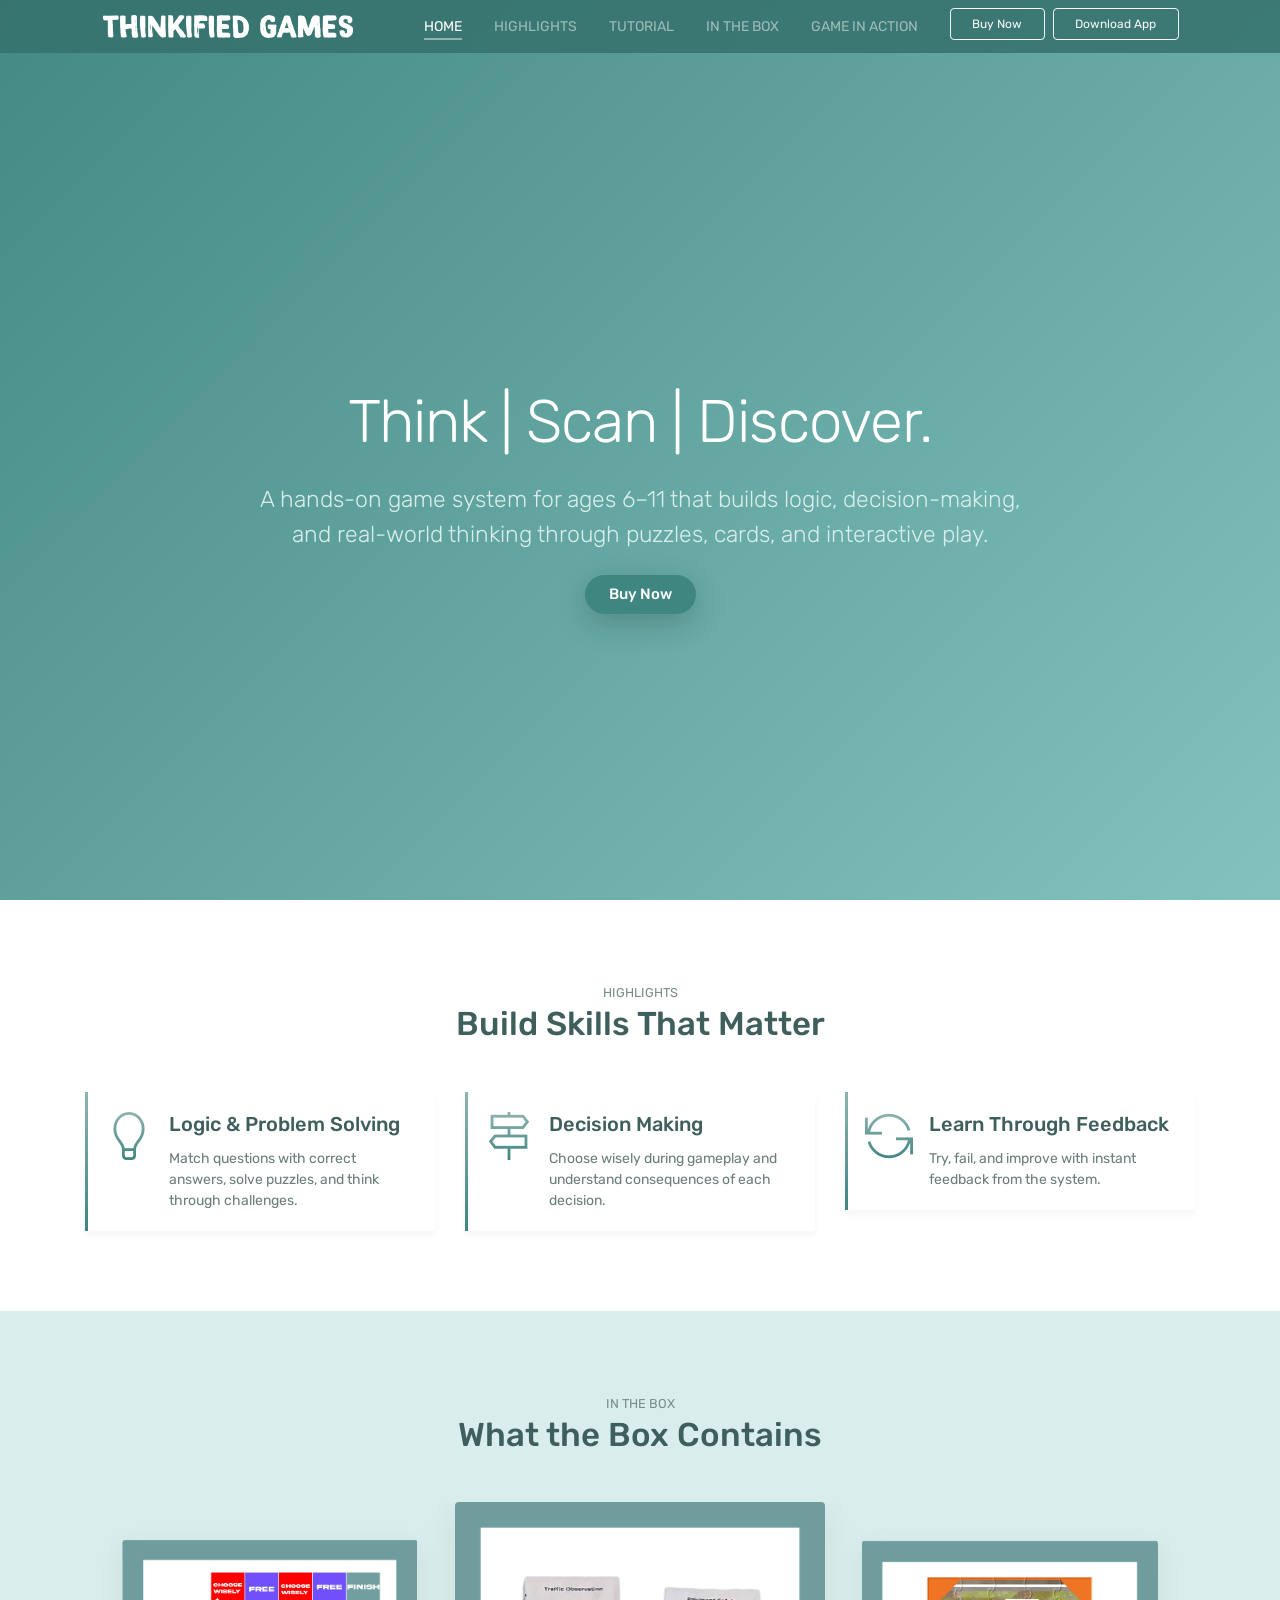
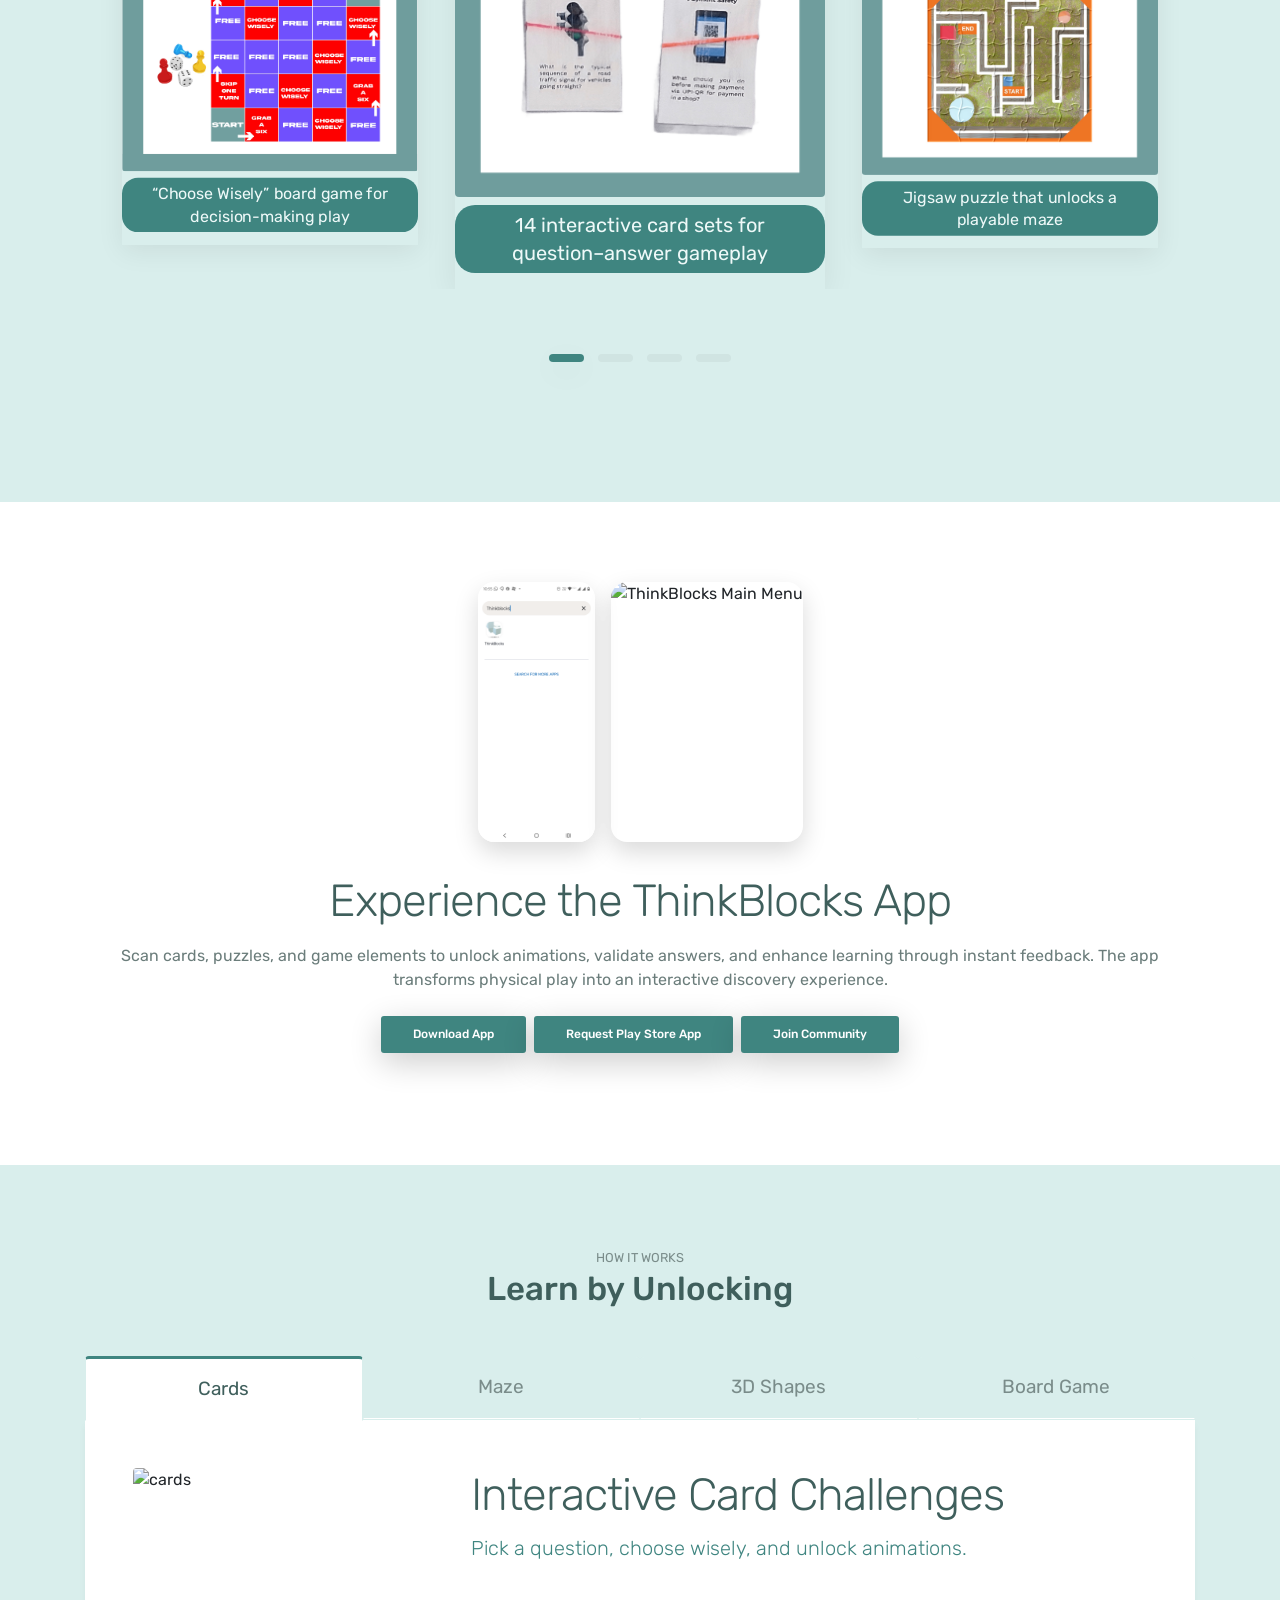
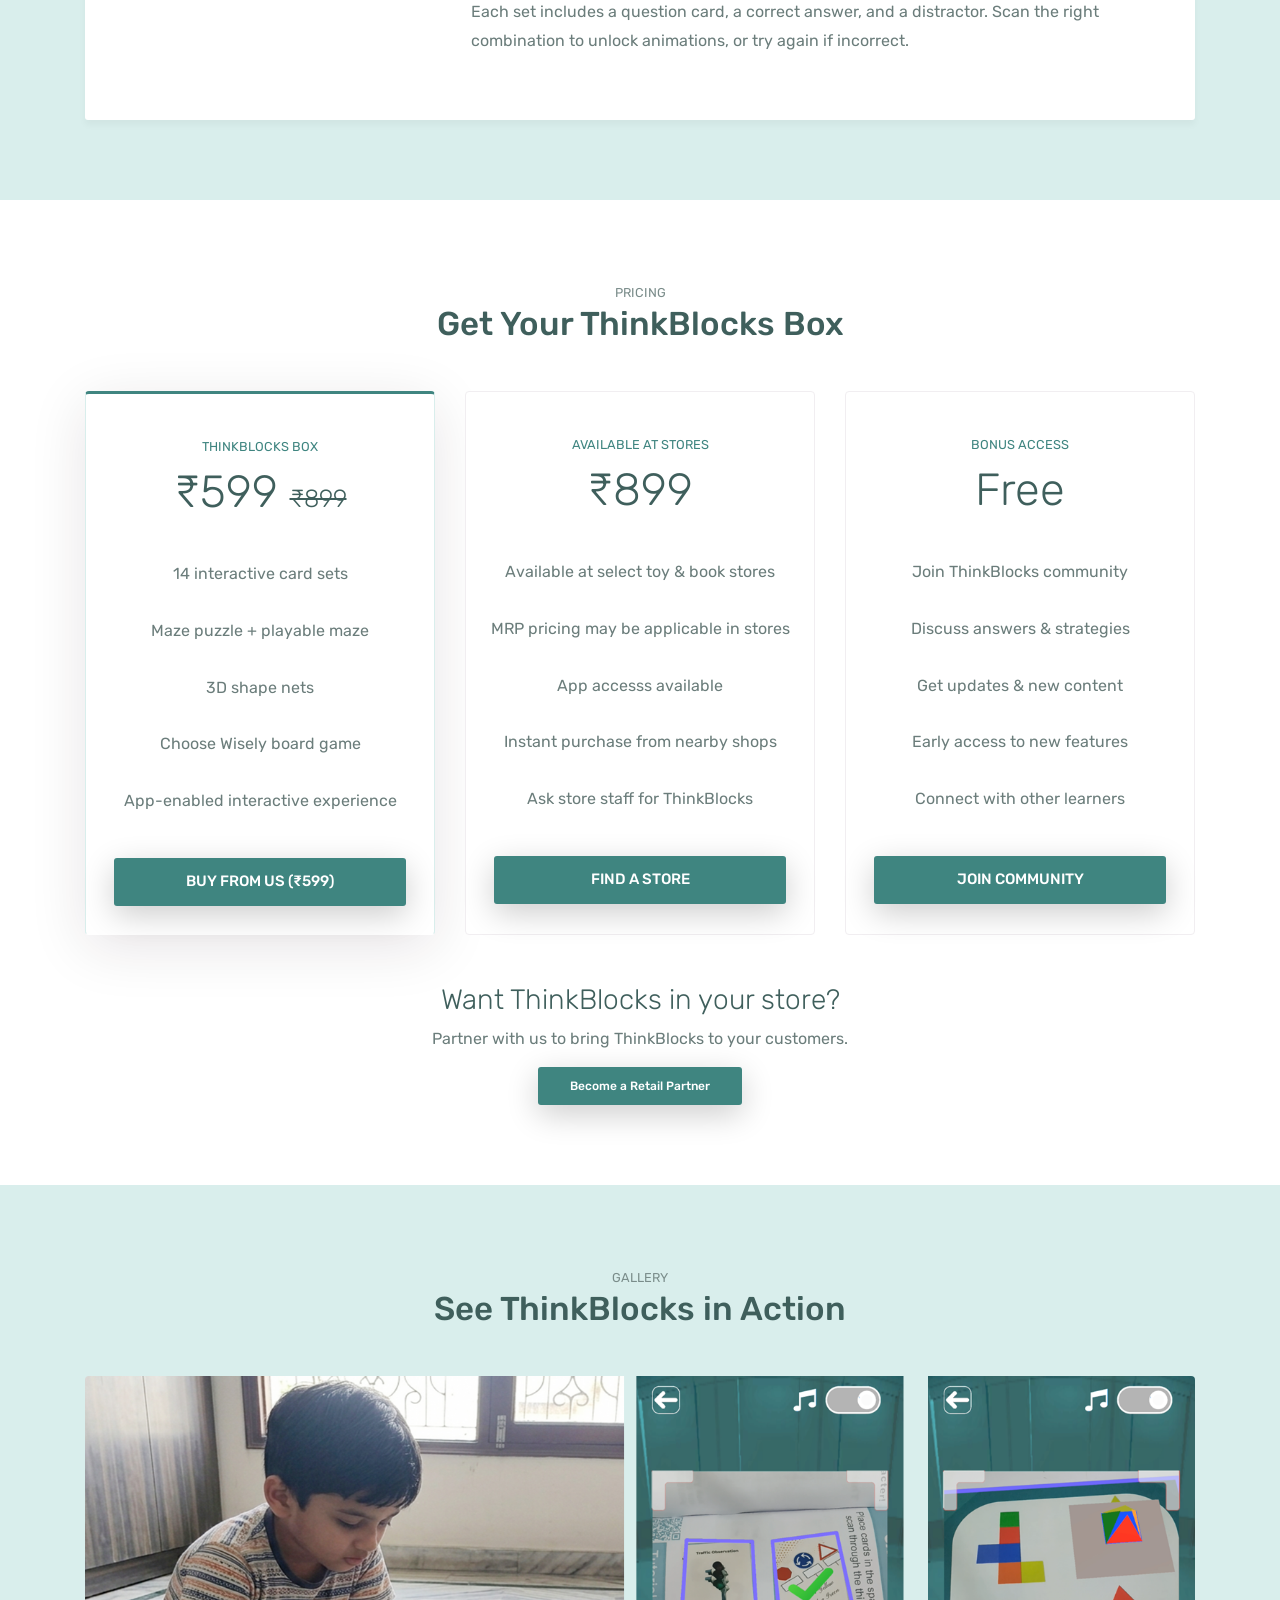
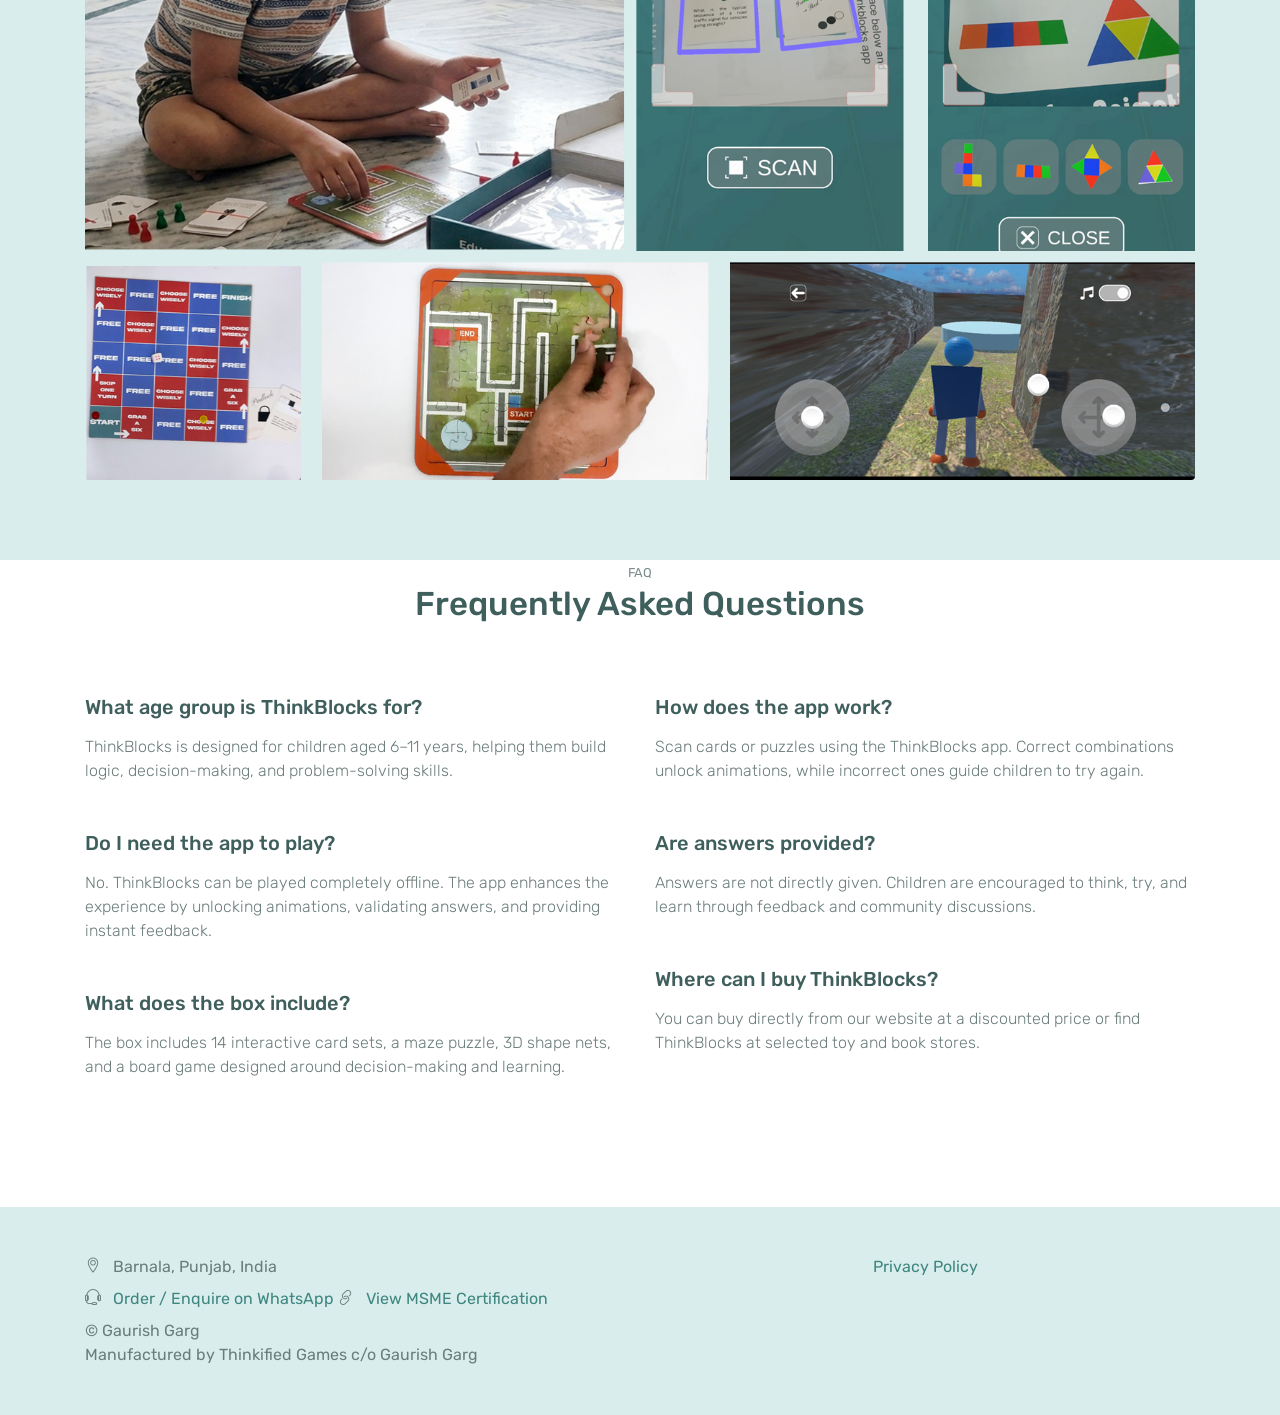
==== index.html @ 923bfe8e "Clean commit (removed APK)" ====
<!doctype html>
<html lang="en">

<head>
    <title>ThinkBlocks</title>
    <!-- Required meta tags -->
    <meta charset="utf-8">
    <meta name="viewport" content="width=device-width, initial-scale=1, shrink-to-fit=no">
    <meta name="description" content="Mobland - Mobile App Landing Page Template">
    <meta name="keywords" content="HTML5, bootstrap, mobile, app, landing, ios, android, responsive">

    <!-- Font -->
    <link rel="dns-prefetch" href="//fonts.googleapis.com">
    <link href="https://fonts.googleapis.com/css?family=Rubik:300,400,500" rel="stylesheet">

    <!-- Bootstrap CSS -->
    <link rel="stylesheet" href="css/bootstrap.min.css">
    <!-- Themify Icons -->
    <link rel="stylesheet" href="css/themify-icons.css">
    <!-- Owl carousel -->
    <link rel="stylesheet" href="css/owl.carousel.min.css">
    <!-- Main css -->
    <link href="css/style.css" rel="stylesheet">
</head>

<body data-spy="scroll" data-target="#navbar" data-offset="30">

    <div class="nav-menu fixed-top">
    <div class="container">
        <div class="row">
            <div class="col-md-12">
                <nav class="navbar navbar-dark navbar-expand-lg">
                    
                    <a class="navbar-brand" href="index.html">
                        <img src="images/website/logo.png" alt="logo">
                    </a> 

                    <button class="navbar-toggler" type="button" data-toggle="collapse" data-target="#navbar">
                        <span class="navbar-toggler-icon"></span>
                    </button>

                    <div class="collapse navbar-collapse" id="navbar">
                        <ul class="navbar-nav ml-auto">

                            <li class="nav-item">
                                <a class="nav-link active" href="#home">HOME</a>
                            </li>

                            <li class="nav-item">
                                <a class="nav-link" href="#features">HIGHLIGHTS</a>
                            </li>

                            <li class="nav-item">
                                <a class="nav-link" href="tutorial.html">TUTORIAL</a>
                            </li>

                            <li class="nav-item">
                                <a class="nav-link" href="#inthebox">IN THE BOX</a>
                            </li>

                            <li class="nav-item">
                            <a class="nav-link" href="#gallery">GAME IN ACTION</a>
                            </li>

                            <li class="nav-item">
                                <a href="#pricing" class="btn btn-outline-light ml-lg-3 my-2 my-lg-0" style="text-transform: none;">
    Buy Now
</a>
                            </li>

                            <li class="nav-item">
                                <a href="#download_app" class="btn btn-outline-light ml-lg-2 my-2 my-lg-0" style="text-transform: none;">
                                    Download App
                                </a>
                            </li>

                        </ul>
                    </div>

                </nav>
            </div>
        </div>
    </div>
</div>
   
    <!-- ONLY SHOWING MODIFIED SECTIONS -->



<header class="bg-gradient text-center" id="home" style="min-height: 100vh; display: flex; align-items: center;">
    
    <div class="container">
        <h1>Think | Scan | Discover.</h1>
        
        <p class="tagline">
            A hands-on game system for ages 6–11 that builds logic, decision-making,
            and real-world thinking through puzzles, cards, and interactive play.
        </p>

        <div class="mt-4">
            <a href="#pricing" class="btn btn-primary btn-lg px-4 py-2"
               style="text-transform: none; border-radius: 30px;">
                Buy Now
            </a>
        </div>
    </div>

</header>



    <div class="section" id="features">


        <div class="container">

            <div class="section-title">
    <small>HIGHLIGHTS</small>
    <h3>Build Skills That Matter</h3>
</div>


            <div class="row">
    <div class="col-12 col-lg-4">
        <div class="card features">
            <div class="card-body">
                <div class="media">
                    <span class="ti-light-bulb gradient-fill ti-3x mr-3"></span>
                    <div class="media-body">
                        <h4 class="card-title">Logic & Problem Solving</h4>
                        <p class="card-text">Match questions with correct answers, solve puzzles, and think through challenges.</p>
                    </div>
                </div>
            </div>
        </div>
    </div>

    <div class="col-12 col-lg-4">
        <div class="card features">
            <div class="card-body">
                <div class="media">
                    <span class="ti-direction-alt gradient-fill ti-3x mr-3"></span>
                    <div class="media-body">
                        <h4 class="card-title">Decision Making</h4>
                        <p class="card-text">Choose wisely during gameplay and understand consequences of each decision.</p>
                    </div>
                </div>
            </div>
        </div>
    </div>

    <div class="col-12 col-lg-4">
        <div class="card features">
            <div class="card-body">
                <div class="media">
                    <span class="ti-reload gradient-fill ti-3x mr-3"></span>
                    <div class="media-body">
                        <h4 class="card-title">Learn Through Feedback</h4>
                        <p class="card-text">Try, fail, and improve with instant feedback from the system.</p>
                    </div>
                </div>
            </div>
        </div>
    </div>
</div>

<!-- continue from here-->

<!-- continue from here-->

        </div>
    </div>
    <!-- // end .section -->

<div class="section light-bg" id="inthebox">
    <div class="container">

        <div class="section-title">
            <small>IN THE BOX</small>
            <h3>What the Box Contains</h3>
        </div>

        <div class="img-gallery owl-carousel owl-theme mb-5">

            <div class="item text-center">
                <img src="images/website/inthebox/cards.jpg" class="img-fluid rounded" alt="Card Sets">
                <p class="mt-2 small caption-white">14 interactive card sets for question–answer gameplay</p>
            </div>

            <div class="item text-center">
                <img src="images/website/inthebox/puzzle.jpg" class="img-fluid rounded" alt="Maze Puzzle">
                <p class="mt-2 small caption-white">Jigsaw puzzle that unlocks a playable maze</p>
            </div>

            <div class="item text-center">
                <img src="images/website/inthebox/shapes.jpg" class="img-fluid rounded" alt="3D Shape Nets">
                <p class="mt-2 small caption-white">3D shape nets that fold into animated models</p>
            </div>

            <div class="item text-center">
                <img src="images/website/inthebox/board_Game.jpg" class="img-fluid rounded" alt="Board Game">
                <p class="mt-2 small caption-white">“Choose Wisely” board game for decision-making play</p>
            </div>

        </div>

    </div>
</div>

<div class="section" id="download_app">

    <div class="container">

        <div class="text-center">

            <!-- APP SCREENSHOTS -->
            <div class="d-flex justify-content-center flex-wrap mb-4">

                <img src="images/website/launchapps/launcher.png" 
                     alt="ThinkBlocks Launcher Screen"
                     class="app-shot mx-2 mb-2">

                <img src="images/website/launchapps/main_menu.png" 
                     alt="ThinkBlocks Main Menu"
                     class="app-shot mx-2 mb-2">

            </div>

            <h2>Experience the ThinkBlocks App</h2>

            <p class="mb-4">
                Scan cards, puzzles, and game elements to unlock animations, validate answers, and enhance learning through instant feedback. The app transforms physical play into an interactive discovery experience.
            </p>

        </div>

        <!-- BUTTONS -->
        <div class="my-4 d-flex flex-wrap justify-content-center align-items-center">
            <a href="#" data-link="apk" 
               class="btn btn-primary btn-sm mr-2 mb-2" 
               style="text-transform: none;">
               Download App
            </a>
            
            <a href="#"
            data-link="whatsapp_playstore"
               class="btn btn-primary btn-sm mr-2 mb-2"
               style="text-transform: none;">
               Request Play Store App
            </a>
            
            <a href="#"
            data-link="community"
               class="btn btn-primary btn-sm mb-2"
               style="text-transform: none;">
               Join Community
            </a>
        </div>

    </div>

</div>


    <div class="section light-bg">
        <div class="container">
            <div class="section-title">
                <small>HOW IT WORKS</small>
                <h3>Learn by Unlocking</h3>
            </div>

            <ul class="nav nav-tabs nav-justified" role="tablist">
                <li class="nav-item">
                    <a class="nav-link active" data-toggle="tab" href="#communication">Cards</a>
                </li>
                <li class="nav-item">
                    <a class="nav-link" data-toggle="tab" href="#schedule">Maze</a>
                </li>
                <li class="nav-item">
                    <a class="nav-link" data-toggle="tab" href="#messages">3D Shapes</a>
                </li>
                <li class="nav-item">
                    <a class="nav-link" data-toggle="tab" href="#livechat">Board Game</a>
                </li>
            </ul>

            <div class="tab-content">

                <!-- Cards -->
                <div class="tab-pane fade show active" id="communication">
                    <div class="d-flex flex-column flex-lg-row">
                        <img src="images/website/appunlocks/cards.gif" alt="cards" class="img-fluid rounded align-self-start mr-lg-5 mb-5 mb-lg-0">
                        <div>
                            <h2>Interactive Card Challenges</h2>
                            <p class="lead">Pick a question, choose wisely, and unlock animations.</p>
                            <p>Each set includes a question card, a correct answer, and a distractor. Scan the right combination to unlock animations, or try again if incorrect.</p>
                        </div>
                    </div>
                </div>

                <!-- Maze -->
                <div class="tab-pane fade" id="schedule">
                    <div class="d-flex flex-column flex-lg-row">
                        <div>
                            <h2>Build and Unlock Mazes</h2>
                            <p class="lead">Assemble correctly to unlock gameplay.</p>
                            <p>Complete the jigsaw maze and scan it to unlock a playable digital maze. A printed maze version is also available for quick play.</p>
                        </div>
                        <img src="images/website/appunlocks/maze.gif" alt="maze" class="img-fluid rounded align-self-start mr-lg-5 mb-5 mb-lg-0">
                    </div>
                </div>

                <!-- 3D Shapes -->
                <div class="tab-pane fade" id="messages">
                    <div class="d-flex flex-column flex-lg-row">
                        <img src="images/website/appunlocks/shapes.gif" alt="3D shapes" class="img-fluid rounded align-self-start mr-lg-5 mb-5 mb-lg-0">
                        <div>
                            <h2>See Shapes Come Alive</h2>
                            <p class="lead">Understand how 2D nets form 3D shapes.</p>
                            <p>Scan shape nets to visualize how they fold into 3D objects, helping children build spatial understanding.</p>
                        </div>
                    </div>
                </div>

                <!-- Board Game -->
                <div class="tab-pane fade" id="livechat">
                    <div class="d-flex flex-column flex-lg-row">
                        <div>
                            <h2>Choose Wisely Board Game</h2>
                            <p class="lead">Roll, move, and make decisions.</p>
                            <p>Players navigate the board and must choose correct answers at key junctions to progress.</p>
                        </div>
                        <img src="images/website/appunlocks/theboard.png" alt="board game" class="img-fluid rounded align-self-start mr-lg-5 mb-5 mb-lg-0">
                    </div>
                </div>

            </div>
        </div>
    </div>
    <!-- // end .section -->
    
    


<div class="section" id="pricing">
    <div class="container">
        <div class="section-title">
            <small>PRICING</small>
            <h3>Get Your ThinkBlocks Box</h3>
        </div>

        <div class="card-deck">

            <!-- MAIN PRODUCT -->
            <div class="card pricing popular">
                <div class="card-head">
                    <small class="text-primary">THINKBLOCKS BOX</small>
                    <span class="price">₹599 <sub><del>₹899</del></sub></span>
                </div>
                <ul class="list-group list-group-flush">
                    <div class="list-group-item">14 interactive card sets</div>
                    <div class="list-group-item">Maze puzzle + playable maze</div>
                    <div class="list-group-item">3D shape nets</div>
                    <div class="list-group-item">Choose Wisely board game</div>
                    <div class="list-group-item">App-enabled interactive experience</div>
                </ul>
                <div class="card-body">
                    <a href="#" data-link="odoo_store" class="btn btn-primary btn-lg btn-block">Buy From Us (₹599)</a>
                </div>
            </div>

            <!-- OFFLINE STORES -->
            <div class="card pricing">
                <div class="card-head">
                    <small class="text-primary">AVAILABLE AT STORES</small>
                    <span class="price">₹899</span>
                </div>
                <ul class="list-group list-group-flush">
                <div class="list-group-item">Available at select toy & book stores</div>
        <div class="list-group-item">MRP pricing may be applicable in stores</div>
        <div class="list-group-item">App accesss available</div>
        <div class="list-group-item">Instant purchase from nearby shops</div>
        <div class="list-group-item">Ask store staff for ThinkBlocks</div>    
                </ul>
                <div class="card-body">
                    <a href="#" data-link="retail_order" class="btn btn-primary btn-lg btn-block">Find a Store</a>
                </div>
            </div>

            <!-- COMMUNITY / BONUS -->
            <div class="card pricing">
                <div class="card-head">
                    <small class="text-primary">BONUS ACCESS</small>
                    <span class="price">Free</span>
                </div>
                <ul class="list-group list-group-flush">
                
                     <div class="list-group-item">Join ThinkBlocks community</div>
        <div class="list-group-item">Discuss answers & strategies</div>
        <div class="list-group-item">Get updates & new content</div>
        <div class="list-group-item">Early access to new features</div>
        <div class="list-group-item">Connect with other learners</div>
                </ul>
                <div class="card-body">
                    <a href="#" data-link="community" class="btn btn-primary btn-lg btn-block">Join Community</a>
                </div>
            </div>

        </div>

        <div class="text-center mt-5">

    <h5>Want ThinkBlocks in your store?</h5>

    <p class="mb-3">
        Partner with us to bring ThinkBlocks to your customers.
    </p>
<a href="#"
data-link="retail_partner"
   target="_blank"
   class="btn btn-primary"
   style="text-transform: none;">
   Become a Retail Partner
</a>

</div>
        <!-- // end .pricing -->

    </div>
</div>

<div class="section light-bg" id="gallery">
    <div class="container text-center">

        <div class="section-title">
            <small>GALLERY</small>
            <h3>See ThinkBlocks in Action</h3>
        </div>

        <img src="images/website/gallery/collage.png"
             class="img-fluid rounded"
             alt="ThinkBlocks collage showing gameplay, app scanning, puzzles, and board game">

    </div>
</div>




    <div class="section pt-0">
    <div class="container">
        <div class="section-title">
            <small>FAQ</small>
            <h3>Frequently Asked Questions</h3>
        </div>

        <div class="row pt-4">
            <div class="col-md-6">
                <h4 class="mb-3">What age group is ThinkBlocks for?</h4>
                <p class="light-font mb-5">ThinkBlocks is designed for children aged 6–11 years, helping them build logic, decision-making, and problem-solving skills.</p>

                <h4 class="mb-3">Do I need the app to play?</h4>
                <p class="light-font mb-5">No. ThinkBlocks can be played completely offline. The app enhances the experience by unlocking animations, validating answers, and providing instant feedback.</p>

                <h4 class="mb-3">What does the box include?</h4>
                <p class="light-font mb-5">The box includes 14 interactive card sets, a maze puzzle, 3D shape nets, and a board game designed around decision-making and learning.</p>
            </div>

            <div class="col-md-6">
                <h4 class="mb-3">How does the app work?</h4>
                <p class="light-font mb-5">Scan cards or puzzles using the ThinkBlocks app. Correct combinations unlock animations, while incorrect ones guide children to try again.</p>

                <h4 class="mb-3">Are answers provided?</h4>
                <p class="light-font mb-5">Answers are not directly given. Children are encouraged to think, try, and learn through feedback and community discussions.</p>

                <h4 class="mb-3">Where can I buy ThinkBlocks?</h4>
                <p class="light-font mb-5">You can buy directly from our website at a discounted price or find ThinkBlocks at selected toy and book stores.</p>
            </div>
        </div>
    </div>
</div>



  

<footer class="text-center">
     <div class="py-5 light-bg" id="contact">
    <div class="container">
        <div class="row">
            <div class="col-lg-6 text-center text-lg-left">
                
                <p class="mb-2"> 
                    <span class="ti-location-pin mr-2"></span> 
                    Barnala, Punjab, India
                </p>

                <div class="d-block d-sm-inline-block">
                    <p class="mb-2">
                        <span class="ti-headphone-alt mr-2"></span> 
                        <a href="#" data-link="whatsapp_order">
                            Order / Enquire on WhatsApp
                        </a>
                    </p>
                </div>

                <div class="d-block d-sm-inline-block">
                    <p class="mb-2">
                        <span class="ti-link mr-2"></span> 
                        <a href="#" data-link="msme" target="_blank">
                            View MSME Certification
                        </a>
                    </p>
                </div>

                <p class="mb-0">
                    © Gaurish Garg <br>
                    Manufactured by Thinkified Games c/o Gaurish Garg
                </p>

            </div>

            <div class="col-lg-6">
                <div>
                    <a href="privacy.html">
                        <span >Privacy Policy</span>
                    </a>
                    
                </div>
            </div>
        </div>
    </div>
</div>

</footer>

    <!-- jQuery and Bootstrap -->
    <script src="js/jquery-3.2.1.min.js"></script>
    <script src="js/bootstrap.bundle.min.js"></script>
    <!-- Plugins JS -->
    <script src="js/owl.carousel.min.js"></script>
    <!-- Custom JS -->
    <script src="js/script.js"></script>
    <script src="links.js"></script>
    <script>


var elements = document.querySelectorAll('[data-link]');

for (var i = 0; i < elements.length; i++) {
    var el = elements[i];
    var key = el.getAttribute('data-link');

    if (LINKS[key]) {
        el.href = LINKS[key];
    }
}

    </script>

</body>


</html>
---- css/themify-icons.css ----
@font-face {
    font-family: 'themify';
    src: url('../fonts/themify.eot?-fvbane');
    src: url('../fonts/themify.eot?#iefix-fvbane') format('embedded-opentype'), url('../fonts/themify.woff?-fvbane') format('woff'), url('../fonts/themify.ttf?-fvbane') format('truetype'), url('../fonts/themify.svg?-fvbane#themify') format('svg');
    font-weight: normal;
    font-style: normal;
}

[class^="ti-"],
[class*=" ti-"] {
    font-family: 'themify';
    speak: none;
    font-style: normal;
    font-weight: normal;
    font-variant: normal;
    text-transform: none;
    line-height: 1;
    /* Better Font Rendering =========== */
    -webkit-font-smoothing: antialiased;
    -moz-osx-font-smoothing: grayscale;
}

.ti-wand:before {
    content: "\e600";
}

.ti-volume:before {
    content: "\e601";
}

.ti-user:before {
    content: "\e602";
}

.ti-unlock:before {
    content: "\e603";
}

.ti-unlink:before {
    content: "\e604";
}

.ti-trash:before {
    content: "\e605";
}

.ti-thought:before {
    content: "\e606";
}

.ti-target:before {
    content: "\e607";
}

.ti-tag:before {
    content: "\e608";
}

.ti-tablet:before {
    content: "\e609";
}

.ti-star:before {
    content: "\e60a";
}

.ti-spray:before {
    content: "\e60b";
}

.ti-signal:before {
    content: "\e60c";
}

.ti-shopping-cart:before {
    content: "\e60d";
}

.ti-shopping-cart-full:before {
    content: "\e60e";
}

.ti-settings:before {
    content: "\e60f";
}

.ti-search:before {
    content: "\e610";
}

.ti-zoom-in:before {
    content: "\e611";
}

.ti-zoom-out:before {
    content: "\e612";
}

.ti-cut:before {
    content: "\e613";
}

.ti-ruler:before {
    content: "\e614";
}

.ti-ruler-pencil:before {
    content: "\e615";
}

.ti-ruler-alt:before {
    content: "\e616";
}

.ti-bookmark:before {
    content: "\e617";
}

.ti-bookmark-alt:before {
    content: "\e618";
}

.ti-reload:before {
    content: "\e619";
}

.ti-plus:before {
    content: "\e61a";
}

.ti-pin:before {
    content: "\e61b";
}

.ti-pencil:before {
    content: "\e61c";
}

.ti-pencil-alt:before {
    content: "\e61d";
}

.ti-paint-roller:before {
    content: "\e61e";
}

.ti-paint-bucket:before {
    content: "\e61f";
}

.ti-na:before {
    content: "\e620";
}

.ti-mobile:before {
    content: "\e621";
}

.ti-minus:before {
    content: "\e622";
}

.ti-medall:before {
    content: "\e623";
}

.ti-medall-alt:before {
    content: "\e624";
}

.ti-marker:before {
    content: "\e625";
}

.ti-marker-alt:before {
    content: "\e626";
}

.ti-arrow-up:before {
    content: "\e627";
}

.ti-arrow-right:before {
    content: "\e628";
}

.ti-arrow-left:before {
    content: "\e629";
}

.ti-arrow-down:before {
    content: "\e62a";
}

.ti-lock:before {
    content: "\e62b";
}

.ti-location-arrow:before {
    content: "\e62c";
}

.ti-link:before {
    content: "\e62d";
}

.ti-layout:before {
    content: "\e62e";
}

.ti-layers:before {
    content: "\e62f";
}

.ti-layers-alt:before {
    content: "\e630";
}

.ti-key:before {
    content: "\e631";
}

.ti-import:before {
    content: "\e632";
}

.ti-image:before {
    content: "\e633";
}

.ti-heart:before {
    content: "\e634";
}

.ti-heart-broken:before {
    content: "\e635";
}

.ti-hand-stop:before {
    content: "\e636";
}

.ti-hand-open:before {
    content: "\e637";
}

.ti-hand-drag:before {
    content: "\e638";
}

.ti-folder:before {
    content: "\e639";
}

.ti-flag:before {
    content: "\e63a";
}

.ti-flag-alt:before {
    content: "\e63b";
}

.ti-flag-alt-2:before {
    content: "\e63c";
}

.ti-eye:before {
    content: "\e63d";
}

.ti-export:before {
    content: "\e63e";
}

.ti-exchange-vertical:before {
    content: "\e63f";
}

.ti-desktop:before {
    content: "\e640";
}

.ti-cup:before {
    content: "\e641";
}

.ti-crown:before {
    content: "\e642";
}

.ti-comments:before {
    content: "\e643";
}

.ti-comment:before {
    content: "\e644";
}

.ti-comment-alt:before {
    content: "\e645";
}

.ti-close:before {
    content: "\e646";
}

.ti-clip:before {
    content: "\e647";
}

.ti-angle-up:before {
    content: "\e648";
}

.ti-angle-right:before {
    content: "\e649";
}

.ti-angle-left:before {
    content: "\e64a";
}

.ti-angle-down:before {
    content: "\e64b";
}

.ti-check:before {
    content: "\e64c";
}

.ti-check-box:before {
    content: "\e64d";
}

.ti-camera:before {
    content: "\e64e";
}

.ti-announcement:before {
    content: "\e64f";
}

.ti-brush:before {
    content: "\e650";
}

.ti-briefcase:before {
    content: "\e651";
}

.ti-bolt:before {
    content: "\e652";
}

.ti-bolt-alt:before {
    content: "\e653";
}

.ti-blackboard:before {
    content: "\e654";
}

.ti-bag:before {
    content: "\e655";
}

.ti-move:before {
    content: "\e656";
}

.ti-arrows-vertical:before {
    content: "\e657";
}

.ti-arrows-horizontal:before {
    content: "\e658";
}

.ti-fullscreen:before {
    content: "\e659";
}

.ti-arrow-top-right:before {
    content: "\e65a";
}

.ti-arrow-top-left:before {
    content: "\e65b";
}

.ti-arrow-circle-up:before {
    content: "\e65c";
}

.ti-arrow-circle-right:before {
    content: "\e65d";
}

.ti-arrow-circle-left:before {
    content: "\e65e";
}

.ti-arrow-circle-down:before {
    content: "\e65f";
}

.ti-angle-double-up:before {
    content: "\e660";
}

.ti-angle-double-right:before {
    content: "\e661";
}

.ti-angle-double-left:before {
    content: "\e662";
}

.ti-angle-double-down:before {
    content: "\e663";
}

.ti-zip:before {
    content: "\e664";
}

.ti-world:before {
    content: "\e665";
}

.ti-wheelchair:before {
    content: "\e666";
}

.ti-view-list:before {
    content: "\e667";
}

.ti-view-list-alt:before {
    content: "\e668";
}

.ti-view-grid:before {
    content: "\e669";
}

.ti-uppercase:before {
    content: "\e66a";
}

.ti-upload:before {
    content: "\e66b";
}

.ti-underline:before {
    content: "\e66c";
}

.ti-truck:before {
    content: "\e66d";
}

.ti-timer:before {
    content: "\e66e";
}

.ti-ticket:before {
    content: "\e66f";
}

.ti-thumb-up:before {
    content: "\e670";
}

.ti-thumb-down:before {
    content: "\e671";
}

.ti-text:before {
    content: "\e672";
}

.ti-stats-up:before {
    content: "\e673";
}

.ti-stats-down:before {
    content: "\e674";
}

.ti-split-v:before {
    content: "\e675";
}

.ti-split-h:before {
    content: "\e676";
}

.ti-smallcap:before {
    content: "\e677";
}

.ti-shine:before {
    content: "\e678";
}

.ti-shift-right:before {
    content: "\e679";
}

.ti-shift-left:before {
    content: "\e67a";
}

.ti-shield:before {
    content: "\e67b";
}

.ti-notepad:before {
    content: "\e67c";
}

.ti-server:before {
    content: "\e67d";
}

.ti-quote-right:before {
    content: "\e67e";
}

.ti-quote-left:before {
    content: "\e67f";
}

.ti-pulse:before {
    content: "\e680";
}

.ti-printer:before {
    content: "\e681";
}

.ti-power-off:before {
    content: "\e682";
}

.ti-plug:before {
    content: "\e683";
}

.ti-pie-chart:before {
    content: "\e684";
}

.ti-paragraph:before {
    content: "\e685";
}

.ti-panel:before {
    content: "\e686";
}

.ti-package:before {
    content: "\e687";
}

.ti-music:before {
    content: "\e688";
}

.ti-music-alt:before {
    content: "\e689";
}

.ti-mouse:before {
    content: "\e68a";
}

.ti-mouse-alt:before {
    content: "\e68b";
}

.ti-money:before {
    content: "\e68c";
}

.ti-microphone:before {
    content: "\e68d";
}

.ti-menu:before {
    content: "\e68e";
}

.ti-menu-alt:before {
    content: "\e68f";
}

.ti-map:before {
    content: "\e690";
}

.ti-map-alt:before {
    content: "\e691";
}

.ti-loop:before {
    content: "\e692";
}

.ti-location-pin:before {
    content: "\e693";
}

.ti-list:before {
    content: "\e694";
}

.ti-light-bulb:before {
    content: "\e695";
}

.ti-Italic:before {
    content: "\e696";
}

.ti-info:before {
    content: "\e697";
}

.ti-infinite:before {
    content: "\e698";
}

.ti-id-badge:before {
    content: "\e699";
}

.ti-hummer:before {
    content: "\e69a";
}

.ti-home:before {
    content: "\e69b";
}

.ti-help:before {
    content: "\e69c";
}

.ti-headphone:before {
    content: "\e69d";
}

.ti-harddrives:before {
    content: "\e69e";
}

.ti-harddrive:before {
    content: "\e69f";
}

.ti-gift:before {
    content: "\e6a0";
}

.ti-game:before {
    content: "\e6a1";
}

.ti-filter:before {
    content: "\e6a2";
}

.ti-files:before {
    content: "\e6a3";
}

.ti-file:before {
    content: "\e6a4";
}

.ti-eraser:before {
    content: "\e6a5";
}

.ti-envelope:before {
    content: "\e6a6";
}

.ti-download:before {
    content: "\e6a7";
}

.ti-direction:before {
    content: "\e6a8";
}

.ti-direction-alt:before {
    content: "\e6a9";
}

.ti-dashboard:before {
    content: "\e6aa";
}

.ti-control-stop:before {
    content: "\e6ab";
}

.ti-control-shuffle:before {
    content: "\e6ac";
}

.ti-control-play:before {
    content: "\e6ad";
}

.ti-control-pause:before {
    content: "\e6ae";
}

.ti-control-forward:before {
    content: "\e6af";
}

.ti-control-backward:before {
    content: "\e6b0";
}

.ti-cloud:before {
    content: "\e6b1";
}

.ti-cloud-up:before {
    content: "\e6b2";
}

.ti-cloud-down:before {
    content: "\e6b3";
}

.ti-clipboard:before {
    content: "\e6b4";
}

.ti-car:before {
    content: "\e6b5";
}

.ti-calendar:before {
    content: "\e6b6";
}

.ti-book:before {
    content: "\e6b7";
}

.ti-bell:before {
    content: "\e6b8";
}

.ti-basketball:before {
    content: "\e6b9";
}

.ti-bar-chart:before {
    content: "\e6ba";
}

.ti-bar-chart-alt:before {
    content: "\e6bb";
}

.ti-back-right:before {
    content: "\e6bc";
}

.ti-back-left:before {
    content: "\e6bd";
}

.ti-arrows-corner:before {
    content: "\e6be";
}

.ti-archive:before {
    content: "\e6bf";
}

.ti-anchor:before {
    content: "\e6c0";
}

.ti-align-right:before {
    content: "\e6c1";
}

.ti-align-left:before {
    content: "\e6c2";
}

.ti-align-justify:before {
    content: "\e6c3";
}

.ti-align-center:before {
    content: "\e6c4";
}

.ti-alert:before {
    content: "\e6c5";
}

.ti-alarm-clock:before {
    content: "\e6c6";
}

.ti-agenda:before {
    content: "\e6c7";
}

.ti-write:before {
    content: "\e6c8";
}

.ti-window:before {
    content: "\e6c9";
}

.ti-widgetized:before {
    content: "\e6ca";
}

.ti-widget:before {
    content: "\e6cb";
}

.ti-widget-alt:before {
    content: "\e6cc";
}

.ti-wallet:before {
    content: "\e6cd";
}

.ti-video-clapper:before {
    content: "\e6ce";
}

.ti-video-camera:before {
    content: "\e6cf";
}

.ti-vector:before {
    content: "\e6d0";
}

.ti-themify-logo:before {
    content: "\e6d1";
}

.ti-themify-favicon:before {
    content: "\e6d2";
}

.ti-themify-favicon-alt:before {
    content: "\e6d3";
}

.ti-support:before {
    content: "\e6d4";
}

.ti-stamp:before {
    content: "\e6d5";
}

.ti-split-v-alt:before {
    content: "\e6d6";
}

.ti-slice:before {
    content: "\e6d7";
}

.ti-shortcode:before {
    content: "\e6d8";
}

.ti-shift-right-alt:before {
    content: "\e6d9";
}

.ti-shift-left-alt:before {
    content: "\e6da";
}

.ti-ruler-alt-2:before {
    content: "\e6db";
}

.ti-receipt:before {
    content: "\e6dc";
}

.ti-pin2:before {
    content: "\e6dd";
}

.ti-pin-alt:before {
    content: "\e6de";
}

.ti-pencil-alt2:before {
    content: "\e6df";
}

.ti-palette:before {
    content: "\e6e0";
}

.ti-more:before {
    content: "\e6e1";
}

.ti-more-alt:before {
    content: "\e6e2";
}

.ti-microphone-alt:before {
    content: "\e6e3";
}

.ti-magnet:before {
    content: "\e6e4";
}

.ti-line-double:before {
    content: "\e6e5";
}

.ti-line-dotted:before {
    content: "\e6e6";
}

.ti-line-dashed:before {
    content: "\e6e7";
}

.ti-layout-width-full:before {
    content: "\e6e8";
}

.ti-layout-width-default:before {
    content: "\e6e9";
}

.ti-layout-width-default-alt:before {
    content: "\e6ea";
}

.ti-layout-tab:before {
    content: "\e6eb";
}

.ti-layout-tab-window:before {
    content: "\e6ec";
}

.ti-layout-tab-v:before {
    content: "\e6ed";
}

.ti-layout-tab-min:before {
    content: "\e6ee";
}

.ti-layout-slider:before {
    content: "\e6ef";
}

.ti-layout-slider-alt:before {
    content: "\e6f0";
}

.ti-layout-sidebar-right:before {
    content: "\e6f1";
}

.ti-layout-sidebar-none:before {
    content: "\e6f2";
}

.ti-layout-sidebar-left:before {
    content: "\e6f3";
}

.ti-layout-placeholder:before {
    content: "\e6f4";
}

.ti-layout-menu:before {
    content: "\e6f5";
}

.ti-layout-menu-v:before {
    content: "\e6f6";
}

.ti-layout-menu-separated:before {
    content: "\e6f7";
}

.ti-layout-menu-full:before {
    content: "\e6f8";
}

.ti-layout-media-right-alt:before {
    content: "\e6f9";
}

.ti-layout-media-right:before {
    content: "\e6fa";
}

.ti-layout-media-overlay:before {
    content: "\e6fb";
}

.ti-layout-media-overlay-alt:before {
    content: "\e6fc";
}

.ti-layout-media-overlay-alt-2:before {
    content: "\e6fd";
}

.ti-layout-media-left-alt:before {
    content: "\e6fe";
}

.ti-layout-media-left:before {
    content: "\e6ff";
}

.ti-layout-media-center-alt:before {
    content: "\e700";
}

.ti-layout-media-center:before {
    content: "\e701";
}

.ti-layout-list-thumb:before {
    content: "\e702";
}

.ti-layout-list-thumb-alt:before {
    content: "\e703";
}

.ti-layout-list-post:before {
    content: "\e704";
}

.ti-layout-list-large-image:before {
    content: "\e705";
}

.ti-layout-line-solid:before {
    content: "\e706";
}

.ti-layout-grid4:before {
    content: "\e707";
}

.ti-layout-grid3:before {
    content: "\e708";
}

.ti-layout-grid2:before {
    content: "\e709";
}

.ti-layout-grid2-thumb:before {
    content: "\e70a";
}

.ti-layout-cta-right:before {
    content: "\e70b";
}

.ti-layout-cta-left:before {
    content: "\e70c";
}

.ti-layout-cta-center:before {
    content: "\e70d";
}

.ti-layout-cta-btn-right:before {
    content: "\e70e";
}

.ti-layout-cta-btn-left:before {
    content: "\e70f";
}

.ti-layout-column4:before {
    content: "\e710";
}

.ti-layout-column3:before {
    content: "\e711";
}

.ti-layout-column2:before {
    content: "\e712";
}

.ti-layout-accordion-separated:before {
    content: "\e713";
}

.ti-layout-accordion-merged:before {
    content: "\e714";
}

.ti-layout-accordion-list:before {
    content: "\e715";
}

.ti-ink-pen:before {
    content: "\e716";
}

.ti-info-alt:before {
    content: "\e717";
}

.ti-help-alt:before {
    content: "\e718";
}

.ti-headphone-alt:before {
    content: "\e719";
}

.ti-hand-point-up:before {
    content: "\e71a";
}

.ti-hand-point-right:before {
    content: "\e71b";
}

.ti-hand-point-left:before {
    content: "\e71c";
}

.ti-hand-point-down:before {
    content: "\e71d";
}

.ti-gallery:before {
    content: "\e71e";
}

.ti-face-smile:before {
    content: "\e71f";
}

.ti-face-sad:before {
    content: "\e720";
}

.ti-credit-card:before {
    content: "\e721";
}

.ti-control-skip-forward:before {
    content: "\e722";
}

.ti-control-skip-backward:before {
    content: "\e723";
}

.ti-control-record:before {
    content: "\e724";
}

.ti-control-eject:before {
    content: "\e725";
}

.ti-comments-smiley:before {
    content: "\e726";
}

.ti-brush-alt:before {
    content: "\e727";
}

.ti-youtube:before {
    content: "\e728";
}

.ti-vimeo:before {
    content: "\e729";
}

.ti-twitter:before {
    content: "\e72a";
}

.ti-time:before {
    content: "\e72b";
}

.ti-tumblr:before {
    content: "\e72c";
}

.ti-skype:before {
    content: "\e72d";
}

.ti-share:before {
    content: "\e72e";
}

.ti-share-alt:before {
    content: "\e72f";
}

.ti-rocket:before {
    content: "\e730";
}

.ti-pinterest:before {
    content: "\e731";
}

.ti-new-window:before {
    content: "\e732";
}

.ti-microsoft:before {
    content: "\e733";
}

.ti-list-ol:before {
    content: "\e734";
}

.ti-linkedin:before {
    content: "\e735";
}

.ti-layout-sidebar-2:before {
    content: "\e736";
}

.ti-layout-grid4-alt:before {
    content: "\e737";
}

.ti-layout-grid3-alt:before {
    content: "\e738";
}

.ti-layout-grid2-alt:before {
    content: "\e739";
}

.ti-layout-column4-alt:before {
    content: "\e73a";
}

.ti-layout-column3-alt:before {
    content: "\e73b";
}

.ti-layout-column2-alt:before {
    content: "\e73c";
}

.ti-instagram:before {
    content: "\e73d";
}

.ti-google:before {
    content: "\e73e";
}

.ti-github:before {
    content: "\e73f";
}

.ti-flickr:before {
    content: "\e740";
}

.ti-facebook:before {
    content: "\e741";
}

.ti-dropbox:before {
    content: "\e742";
}

.ti-dribbble:before {
    content: "\e743";
}

.ti-apple:before {
    content: "\e744";
}

.ti-android:before {
    content: "\e745";
}

.ti-save:before {
    content: "\e746";
}

.ti-save-alt:before {
    content: "\e747";
}

.ti-yahoo:before {
    content: "\e748";
}

.ti-wordpress:before {
    content: "\e749";
}

.ti-vimeo-alt:before {
    content: "\e74a";
}

.ti-twitter-alt:before {
    content: "\e74b";
}

.ti-tumblr-alt:before {
    content: "\e74c";
}

.ti-trello:before {
    content: "\e74d";
}

.ti-stack-overflow:before {
    content: "\e74e";
}

.ti-soundcloud:before {
    content: "\e74f";
}

.ti-sharethis:before {
    content: "\e750";
}

.ti-sharethis-alt:before {
    content: "\e751";
}

.ti-reddit:before {
    content: "\e752";
}

.ti-pinterest-alt:before {
    content: "\e753";
}

.ti-microsoft-alt:before {
    content: "\e754";
}

.ti-linux:before {
    content: "\e755";
}

.ti-jsfiddle:before {
    content: "\e756";
}

.ti-joomla:before {
    content: "\e757";
}

.ti-html5:before {
    content: "\e758";
}

.ti-flickr-alt:before {
    content: "\e759";
}

.ti-email:before {
    content: "\e75a";
}

.ti-drupal:before {
    content: "\e75b";
}

.ti-dropbox-alt:before {
    content: "\e75c";
}

.ti-css3:before {
    content: "\e75d";
}

.ti-rss:before {
    content: "\e75e";
}

.ti-rss-alt:before {
    content: "\e75f";
}

.ti-lg {
    font-size: 1.33333333em;
    line-height: 0.75em;
    vertical-align: -15%;
}

.ti-2x {
    font-size: 2em;
}

.ti-3x {
    font-size: 3em;
}

.ti-4x {
    font-size: 4em;
}

.ti-5x {
    font-size: 5em;
}
---- css/style.css ----
@charset "UTF-8";

/*

Style   : MobApp CSS
Version : 1.0
Author  : Surjith S M
URI     : https://surjithctly.in/

Copyright © All rights Reserved 

*/


/*------------------------
[TABLE OF CONTENTS]
    
1. GLOBAL STYLES
2. NAVBAR
3. HERO
4. TABS
5. TESTIMONIALS
6. IMAGE GALLERY
7. PRICING
8. CALL TO ACTION
9. FOOTER

------------------------*/


/* GLOBAL
----------------------*/

body {
    font-family: 'Rubik', sans-serif;
    position: relative;
}

a {
    color: #3f8580;
}

a:hover,
a:focus {
    color: #3f5f5c;
}

h1 {
    font-size: 60px;
    font-weight: 300;
    letter-spacing: -1px;
    margin-bottom: 1.5rem;
}

h2 {
    font-size: 45px;
    font-weight: 300;
    color: #3f5f5c;
    letter-spacing: -1px;
    margin-bottom: 1rem;
}

h3 {
    color: #3f5f5c;
    font-size: 33px;
    font-weight: 500;
}

h4 {
    font-size: 20px;
    font-weight: 500;
    color: #3f5f5c;
}

h5 {
    font-size: 28px;
    font-weight: 300;
    color: #3f5f5c;
    margin-bottom: 0.7rem;
}

p {
    color: #6b7d7b;
}

p.lead {
    color: #3f8580;
    margin-bottom: 2rem;
}

.text-primary {
    color: #3f8580 !important;
}

.light-font {
    font-weight: 300;
}

.btn {
    font-size: 12px;
    font-weight: 400;
    text-transform: uppercase;
    padding: 0.375rem 1.35rem;
    transition: all 0.3s ease;
}

.btn-outline-light:hover {
    color: #3f5f5c;
}

.btn-primary {
    border-radius: 3px;
    background-image: -moz-linear-gradient( 122deg, #3f8580 0%, #8fb3b0 100%);
    background-image: -webkit-linear-gradient( 122deg, #3f8580 0%, #8fb3b0 100%);
    background-image: -ms-linear-gradient( 122deg, #3f8580 0%, #8fb3b0 100%);
    background: #3f8580;
    box-shadow: 0px 9px 32px 0px rgba(0, 0, 0, 0.2);
    font-weight: 500;
    padding: 0.6rem 2rem;
    border: 0;
}

.btn-primary:hover,
.btn-primary:focus,
.btn-primary:active,
.btn-primary:not([disabled]):not(.disabled).active,
.btn-primary:not([disabled]):not(.disabled):active,
.show>.btn-primary.dropdown-toggle {
    background-image: linear-gradient( 122deg, #8fb3b0 0%, #3f8580 100%);
    box-shadow: 0px 9px 32px 0px rgba(0, 0, 0, 0.3);
    color: #FFF;
}

.btn-light {
    border-radius: 3px;
    background: #FFF;
    box-shadow: 0px 9px 32px 0px rgba(0, 0, 0, 0.26);
    font-size: 14px;
    font-weight: 500;
    color: #3f5f5c;
    margin: 0.5rem;
    padding: 0.7rem 1.6rem;
    line-height: 1.8;
}

.btn-group-lg>.btn,
.btn-lg {
    padding: 0.8rem 1rem;
    font-size: 15px;
}

.light-bg {
    background-color:  #d9eeec;
}

.section {
    padding: 80px 0;
}

.section-title {
    text-align: center;
    margin-bottom: 3rem;
}

.section-title small {
    color: #7a8c8a;
}

@media (max-width:767px) {
    h1 {
        font-size: 40px;
    }
    h2 {
        font-size: 30px;
    }
}


/* NAVBAR
----------------------*/

.nav-menu {
    padding: 0;
    transition: all 0.3s ease;
        /* NEW */
    background: rgba(54, 113, 109, 0.85);
    backdrop-filter: blur(8px);
    -webkit-backdrop-filter: blur(8px);
}

.nav-menu.is-scrolling,
.nav-menu.menu-is-open {
    background-color: #3f8580;
    background: -moz-linear-gradient(135deg, #3f8580 0%, #3f5f5c 100%);
    background: -webkit-linear-gradient(135deg, #3f8580 0%, #3f5f5c 100%);
    background: linear-gradient(135deg, #3f8580 0%, #3f5f5c 100%);
    -webkit-box-shadow: 0px 5px 23px 0px rgba(0, 0, 0, 0.1);
    -moz-box-shadow: 0px 5px 23px 0px rgba(0, 0, 0, 0.1);
    box-shadow: 0px 5px 23px 0px rgba(0, 0, 0, 0.1);
}

.nav-menu.is-scrolling {
    padding: 0;
}

.navbar-nav .nav-link {
    position: relative;
}

@media (min-width: 992px) {
    .navbar-expand-lg .navbar-nav .nav-link {
        padding-right: 1rem;
        padding-left: 1rem;
        font-size: 14px;
    }
    .navbar-nav>.nav-item>.nav-link.active:after {
        content: "";
        border-bottom: 2px solid #8fb3b0;
        left: 1rem;
        right: 1rem;
        bottom: 5px;
        height: 1px;
        position: absolute;
    }
}

@media (max-width:991px) {
    .navbar-nav.is-scrolling {
        padding-bottom: 1rem;
    }
    .navbar-nav .nav-item {
        text-align: center;
    }
}


/* HERO
----------------------*/

header {
    padding: 100px 0 0;
    text-align: center;
    color: #FFF;
}

.bg-gradient {
    background:
        linear-gradient(
            135deg,
            rgba(63, 133, 128, 0.97) 0%,
            rgba(120, 190, 185, 0.93) 100%
        ),
        url("../images/website/hero.png");

    background-size: cover;   /* KEY CHANGE */
    background-position: center bottom;
    background-repeat: no-repeat;
}

.tagline {
    font-size: 23px;
    font-weight: 300;
    color: #d9eeec;
    max-width: 800px;
    margin: 0 auto;
}

.img-holder {
    height: 0;
    padding-bottom: 33%;
    overflow: hidden;
}

@media (max-width:1200px) {
    .img-holder {
        padding-bottom: 50%;
    }
}

@media (max-width:767px) {
    .tagline {
        font-size: 17px;
    }
    .img-holder {
        padding-bottom: 100%;
    }
}


/* FEATURES
----------------------*/

.gradient-fill:before {
    color: #3f8580;
    background: -moz-linear-gradient(top, #8fb3b0 0%, #3f8580 100%);
    background: -webkit-linear-gradient(top, #8fb3b0 0%, #3f8580 100%);
    background: linear-gradient(to bottom, #8fb3b0 0%, #3f8580 100%);
    -webkit-background-clip: text;
    background-clip: text;
    -webkit-text-fill-color: transparent;
}

.card.features {
    border: 0;
    border-radius: 3px;
    box-shadow: 0px 5px 7px 0px rgba(0, 0, 0, 0.04);
    transition: all 0.3s ease;
}

@media (max-width:991px) {
    .card.features {
        margin-bottom: 2rem;
    }
    [class^="col-"]:last-child .card.features {
        margin-bottom: 0;
    }
}

.card.features:before {
    content: "";
    position: absolute;
    width: 3px;
    color: #3f8580;
    background: -moz-linear-gradient(top, #8fb3b0 0%, #3f8580 100%);
    background: -webkit-linear-gradient(top, #8fb3b0 0%, #3f8580 100%);
    background: linear-gradient(to bottom, #8fb3b0 0%, #3f8580 100%);
    top: 0;
    bottom: 0;
    left: 0;
}

.card-text {
    font-size: 14px;
}

.card.features:hover {
    transform: translateY(-3px);
    -moz-box-shadow: 0px 5px 30px 0px rgba(0, 0, 0, 0.08);
    -webkit-box-shadow: 0px 5px 30px 0px rgba(0, 0, 0, 0.08);
    box-shadow: 0px 5px 30px 0px rgba(0, 0, 0, 0.08);
}

.box-icon {
    box-shadow: 0px 0px 43px 0px rgba(0, 0, 0, 0.14);
    padding: 10px;
    width: 70px;
    border-radius: 3px;
    margin-bottom: 1.5rem;
    background-color: #FFF;
}

.circle-icon {
    box-shadow: 0px 9px 32px 0px rgba(0, 0, 0, 0.07);
    padding: 10px;
    width: 100px;
    height: 100px;
    border-radius: 50%;
    margin-bottom: 1.5rem;
    background-color: #FFF;
    color: #3f8580;
    font-size: 48px;
    text-align: center;
    line-height: 80px;
    font-weight: 300;
    transition: all 0.3s ease;
}

@media (max-width:992px) {
    .circle-icon {
        width: 70px;
        height: 70px;
        font-size: 28px;
        line-height: 50px;
    }
}

.ui-steps li:hover .circle-icon {
    background: #3f8580;
    box-shadow: 0px 9px 32px 0px rgba(0, 0, 0, 0.09);
    color: #FFF;
}

.ui-steps li {
    padding: 15px 0;
}

.ui-steps li:not(:last-child) {
    border-bottom: 1px solid #dfeeee;
}

.perspective-phone {
    position: relative;
    z-index: -1;
}

@media (min-width:992px) {
    .perspective-phone {
        margin-top: -150px;
    }
}


/*  TABS
----------------------*/

.tab-content {
    border-bottom-right-radius: 3px;
    border-bottom-left-radius: 3px;
    background-color: #FFF;
    box-shadow: 0px 5px 7px 0px rgba(0, 0, 0, 0.04);
    padding: 3rem;
}

@media (max-width:992px) {
    .tab-content {
        padding: 1.5rem;
    }
}

.tab-content p {
    line-height: 1.8;
}

.tab-content h2 {
    margin-bottom: 0.5rem;
}

.nav-tabs {
    border-bottom: 0;
}

.nav-tabs .nav-item .nav-link,
.nav-tabs .nav-link:focus,
.nav-tabs .nav-link:hover {
    padding: 1rem 1rem;
    border-color:  #d9eeec  #d9eeec #FFF;
    font-size: 19px;
    color: #7a8c8a;
    background: #d9eeec;
}

.nav-tabs .nav-link.active {
    background: #FFF;
    border-top-width: 3px;
    border-color: #3f8580 #d9eeec #FFF;
    color: #3f5f5c;
}


/*  TESTIMONIALS
----------------------*/

.owl-carousel .owl-item img.client-img {
    width: 110px;
    margin: 30px auto;
    border-radius: 50%;
    box-shadow: 0px 9px 32px 0px rgba(0, 0, 0, 0.07);
}

.testimonials-single {
    text-align: center;
    max-width: 80%;
    margin: 0 auto;
}

.blockquote {
    color: #6b7d7b;
    font-weight: 300;
}

.owl-next.disabled,
.owl-prev.disabled {
    opacity: 0.5;
}

.owl-prev,
.owl-next {
    position: absolute;
    top: 50%;
    transform: translateY(-50%);
}

.owl-prev {
    left: 0;
}

.owl-next {
    right: 0;
}

.owl-theme .owl-nav.disabled+.owl-dots {
    margin-top: 60px;
}

.owl-theme .owl-dots .owl-dot span {
    background: #d0e4e2;
    width: 35px;
    height: 8px;
    border-radius: 10px;
    transition: all 0.3s ease-in;
}

.owl-theme .owl-dots .owl-dot:hover span {
    background: #3f8580;
}

.owl-theme .owl-dots .owl-dot.active span {
    background: #3f8580;
    box-shadow: 0px 9px 32px 0px rgba(0, 0, 0, 0.07);
}


/*  IMAGE GALLERY
----------------------*/

.img-gallery .owl-item {
    box-shadow: 0px 9px 32px 0px rgba(0, 0, 0, 0.07);
    transform: scale(0.8);
    transition: all 0.3s ease-in;
}

.img-gallery .owl-item.center {
    transform: scale(1);
}


/*  PRICING
----------------------*/

@media (max-width:992px) {
    .card-deck {
        -ms-flex-direction: column;
        flex-direction: column;
    }
    .card-deck .card {
        margin-bottom: 15px;
    }
}

.card.pricing {
    border: 1px solid #f1eef1;
}

.card.pricing.popular {
    border-top-width: 3px;
    border-color: #3f8580 #d9eeec #FFF;
    box-shadow: 0px 12px 59px 0px rgba(36, 7, 31, 0.11);
    color: #3f5f5c;
}

.card.pricing .card-head {
    text-align: center;
    padding: 40px 0 20px;
}

.card.pricing .card-head .price {
    display: block;
    font-size: 45px;
    font-weight: 300;
    color: #3f5f5c;
}

.card.pricing .card-head .price sub {
    bottom: 0;
    font-size: 55%;
}

.card.pricing .list-group-item {
    border: 0;
    text-align: center;
    color: #6b7d7b;
    padding: 1.05rem 1.25rem;
}

.card.pricing .list-group-item del {
    color: #d9d3d8;
}

.card.pricing .card-body {
    padding: 1.75rem;
}


/*  CALL TO ACTION
----------------------*/

.call-to-action {
    text-align: center;
    color: #FFF;
    margin: 3rem 0;
}

.call-to-action .box-icon {
    margin-left: auto;
    margin-right: auto;
    border-radius: 5px;
    transform: scale(0.85);
    margin-bottom: 2.5rem;
}

.call-to-action h2 {
    color: #FFF;
}

.call-to-action .tagline {
    font-size: 16px;
    font-weight: 300;
    color: #d9eeec;
    max-width: 650px;
    margin: 0 auto;
}

.btn-light img {
    margin-right: 0.4rem;
    vertical-align: text-bottom;
}


/*  FOOTER
----------------------*/

.social-icons {
    text-align: right;
}

.social-icons a {
    background-color: #FFF;
    box-shadow: 0px 0px 21px 0px rgba(0, 0, 0, 0.05);
    width: 50px;
    height: 50px;
    display: inline-block;
    text-align: center;
    line-height: 50px;
    margin: 0 0.3rem;
    border-radius: 5px;
    color: #8fb3b0;
    transition: all 0.3s ease;
}

.social-icons a:hover {
    text-decoration: none;
    color: #3f8580;
}

@media (max-width:991px) {
    .social-icons {
        text-align: center;
        margin-top: 2rem;
    }
}
/* LOGO CONTROL */
.navbar-brand img {
    height: 24px;
    width: auto;
    max-height: 100%;
    object-fit: contain;
}

/* optional: better vertical alignment */
.navbar-brand {
    display: flex;
    align-items: center;
    padding: 2px;
}
.caption-white {
    color: #eef9f8;
    background: #3f8580;   /* darker teal */
    
    display: inline-block;
    padding: 6px 12px;
    border-radius: 20px;
    
    font-size: 20px;
    line-height: 1.4;
}
.app-shot {
    height: 260px;
    width: auto;
    border-radius: 16px;
    box-shadow: 0 10px 25px rgba(0,0,0,0.15);
    object-fit: cover;
}
.tab-content img {
    max-width: 250px;
    width: 100%;
    height: auto;

}

@media (max-width: 768px) {
    .tab-content img {
        max-width: 100%;
    }
}

.tab-pane .d-flex {
    align-items: center;
    gap: 40px;
}
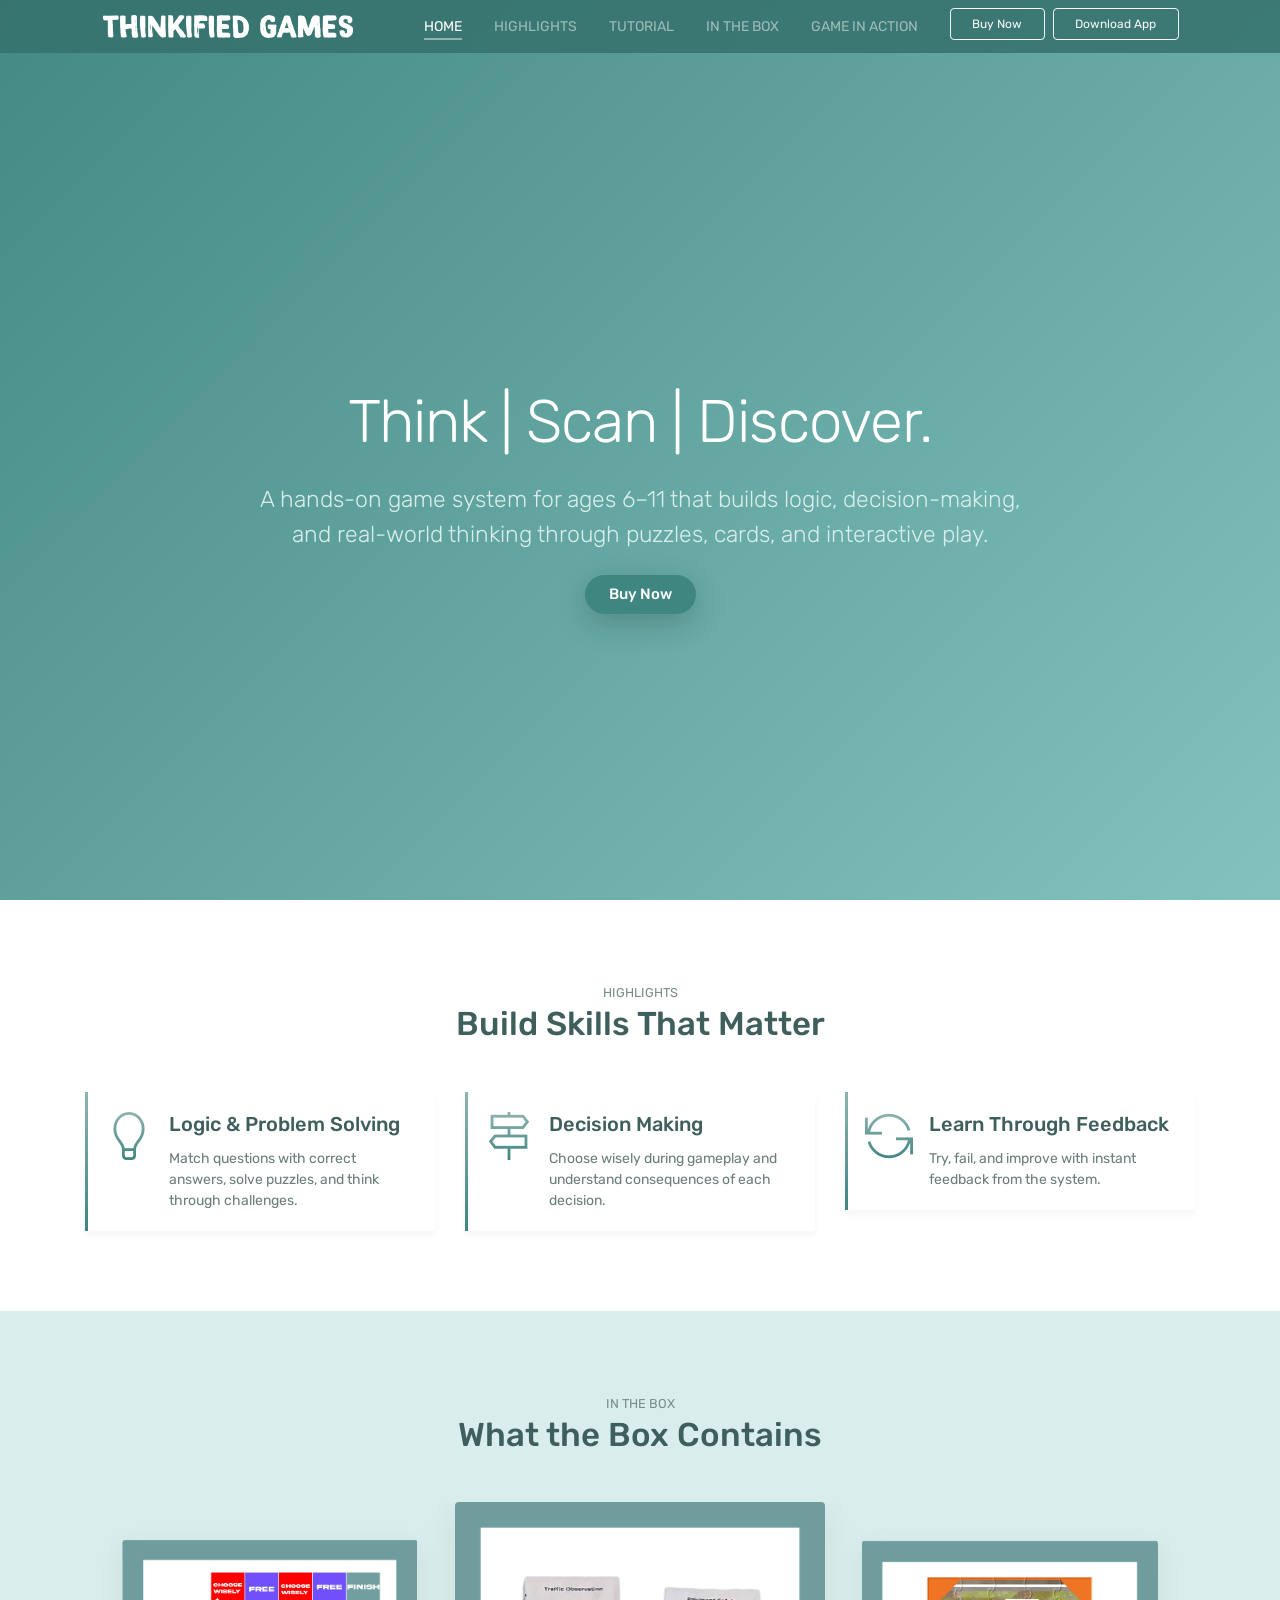
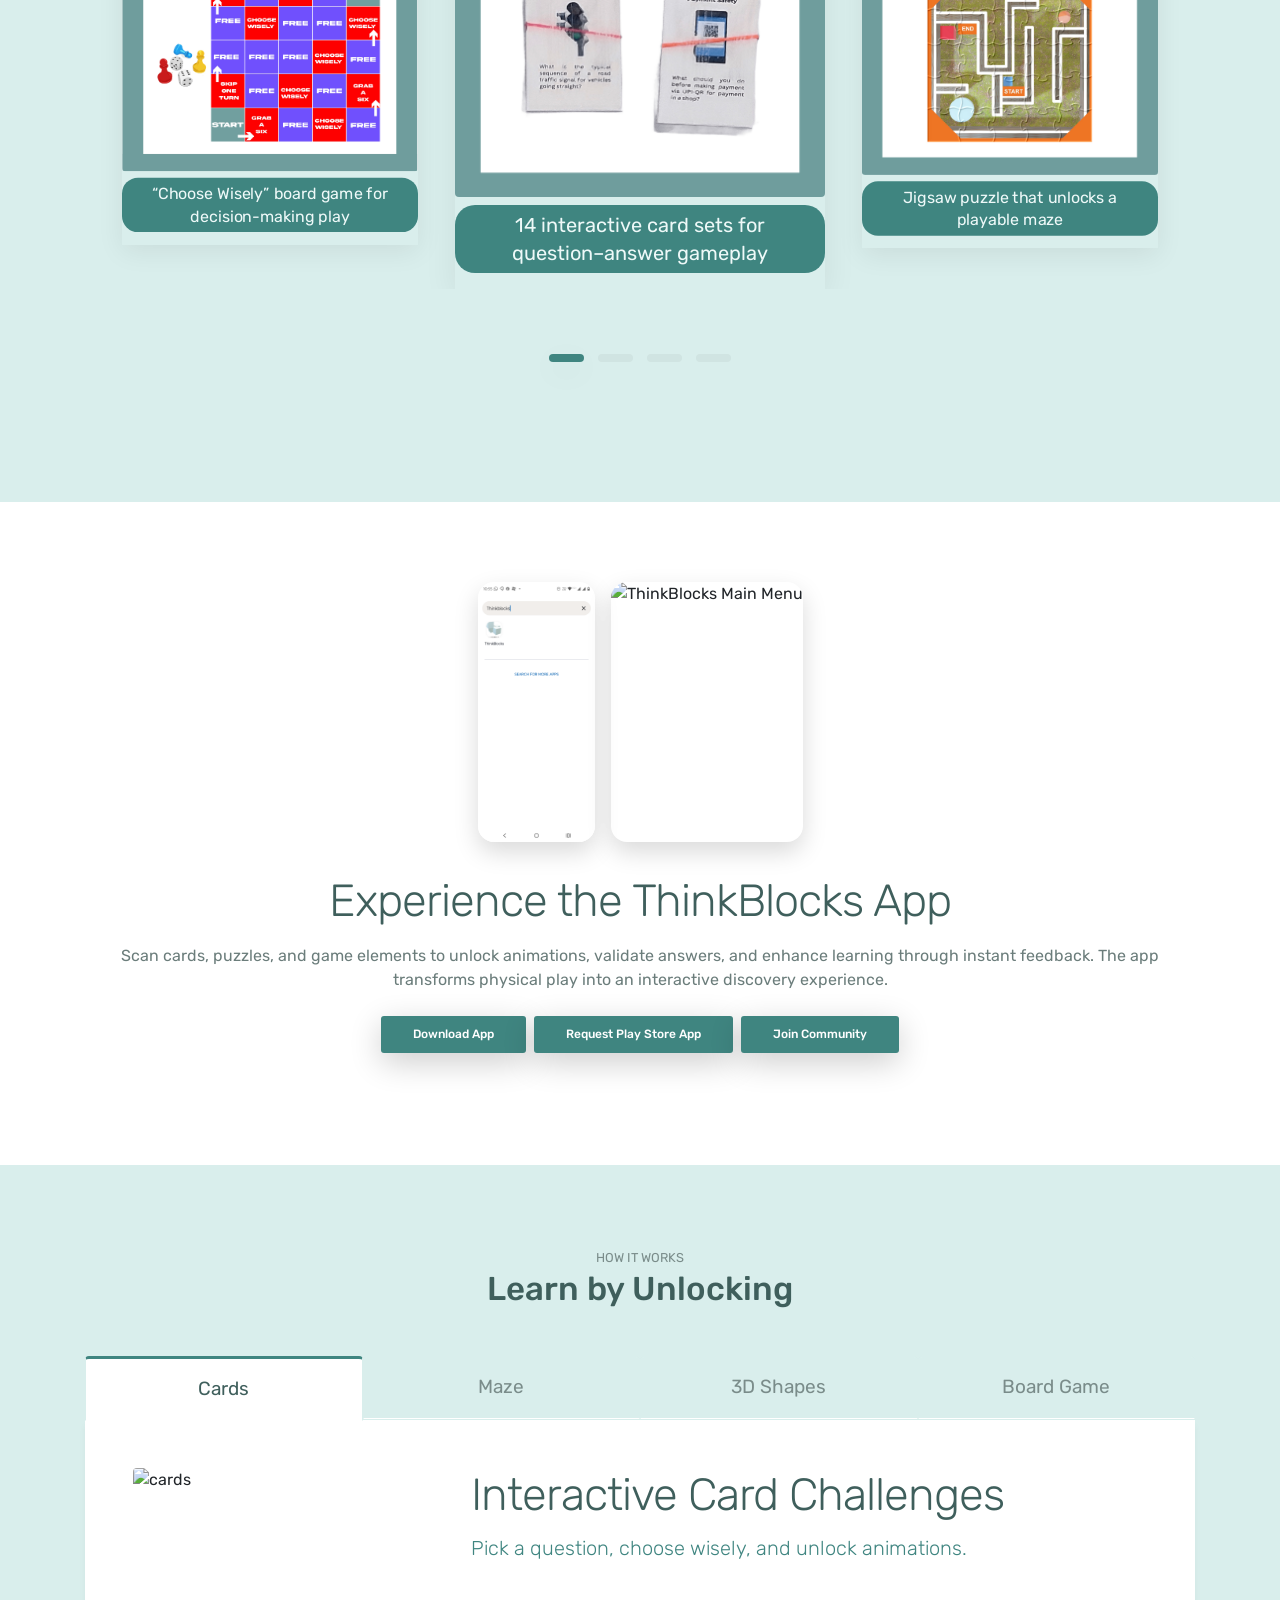
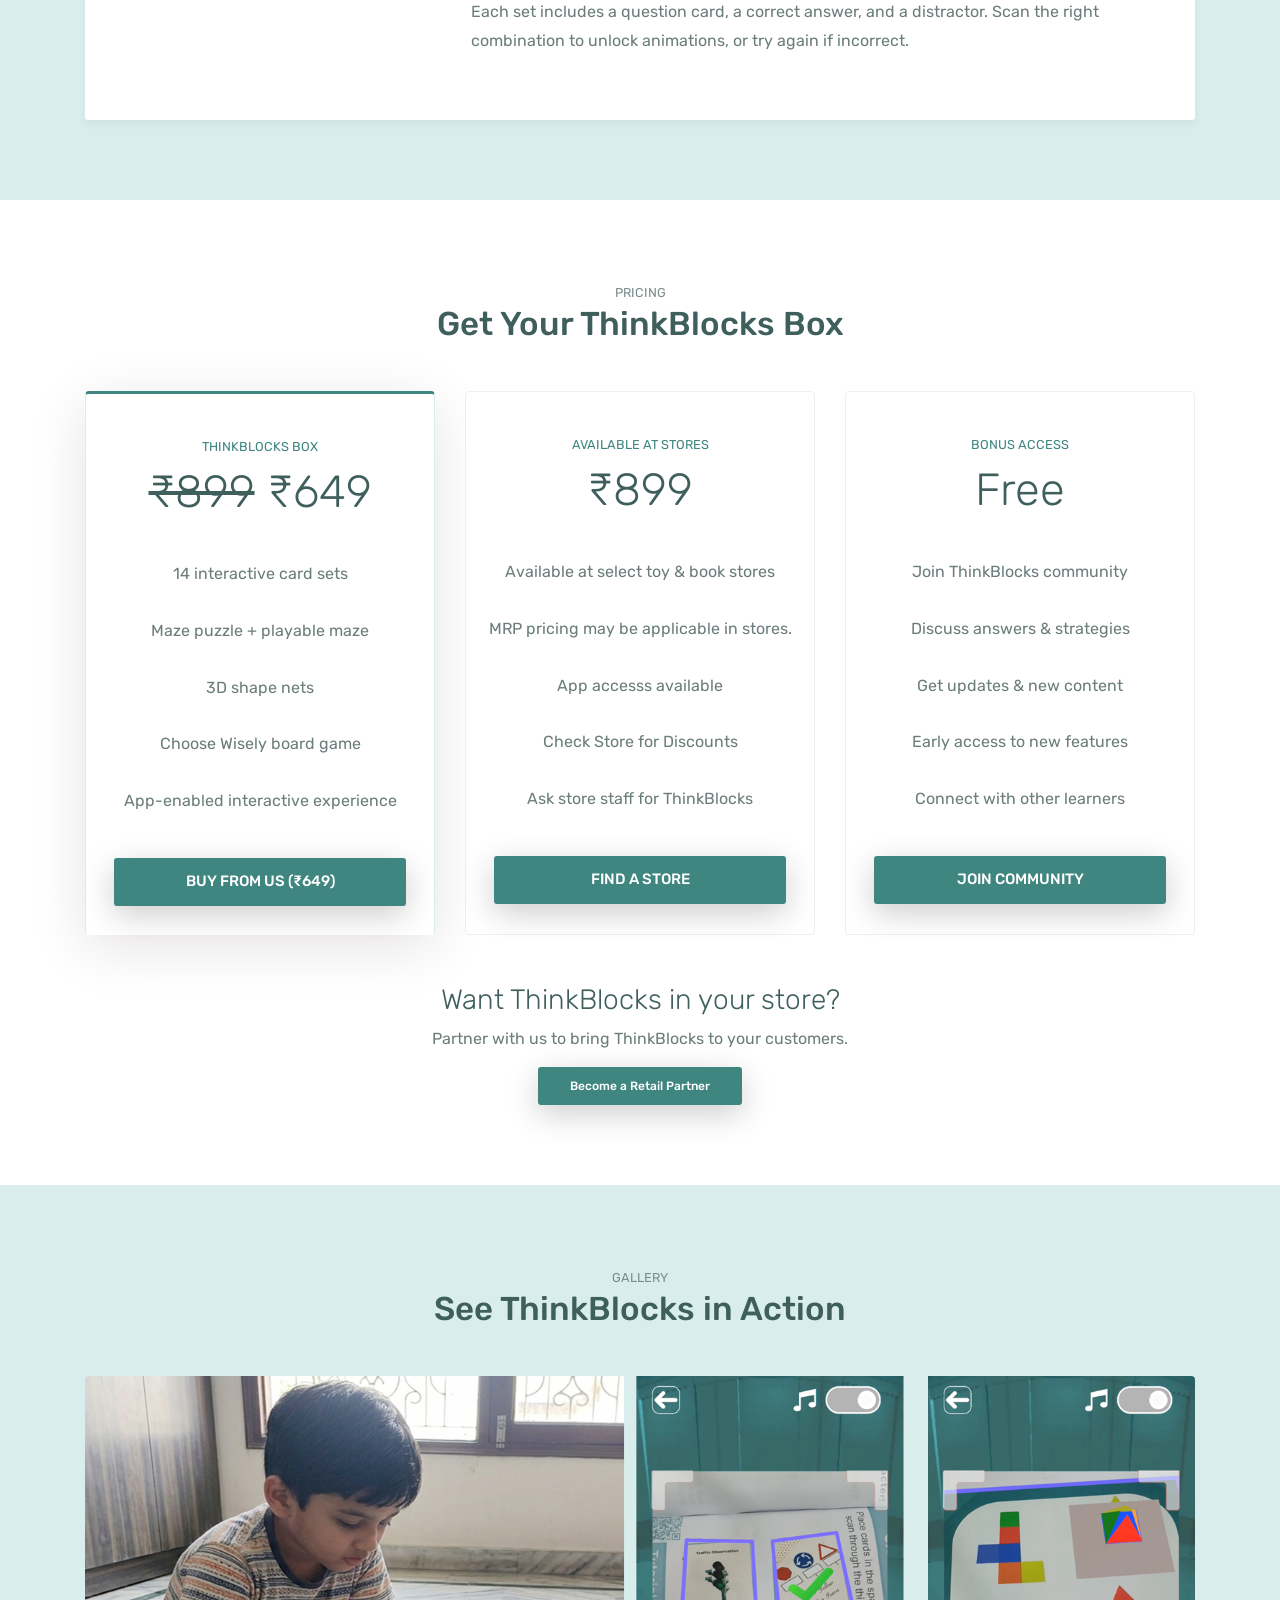
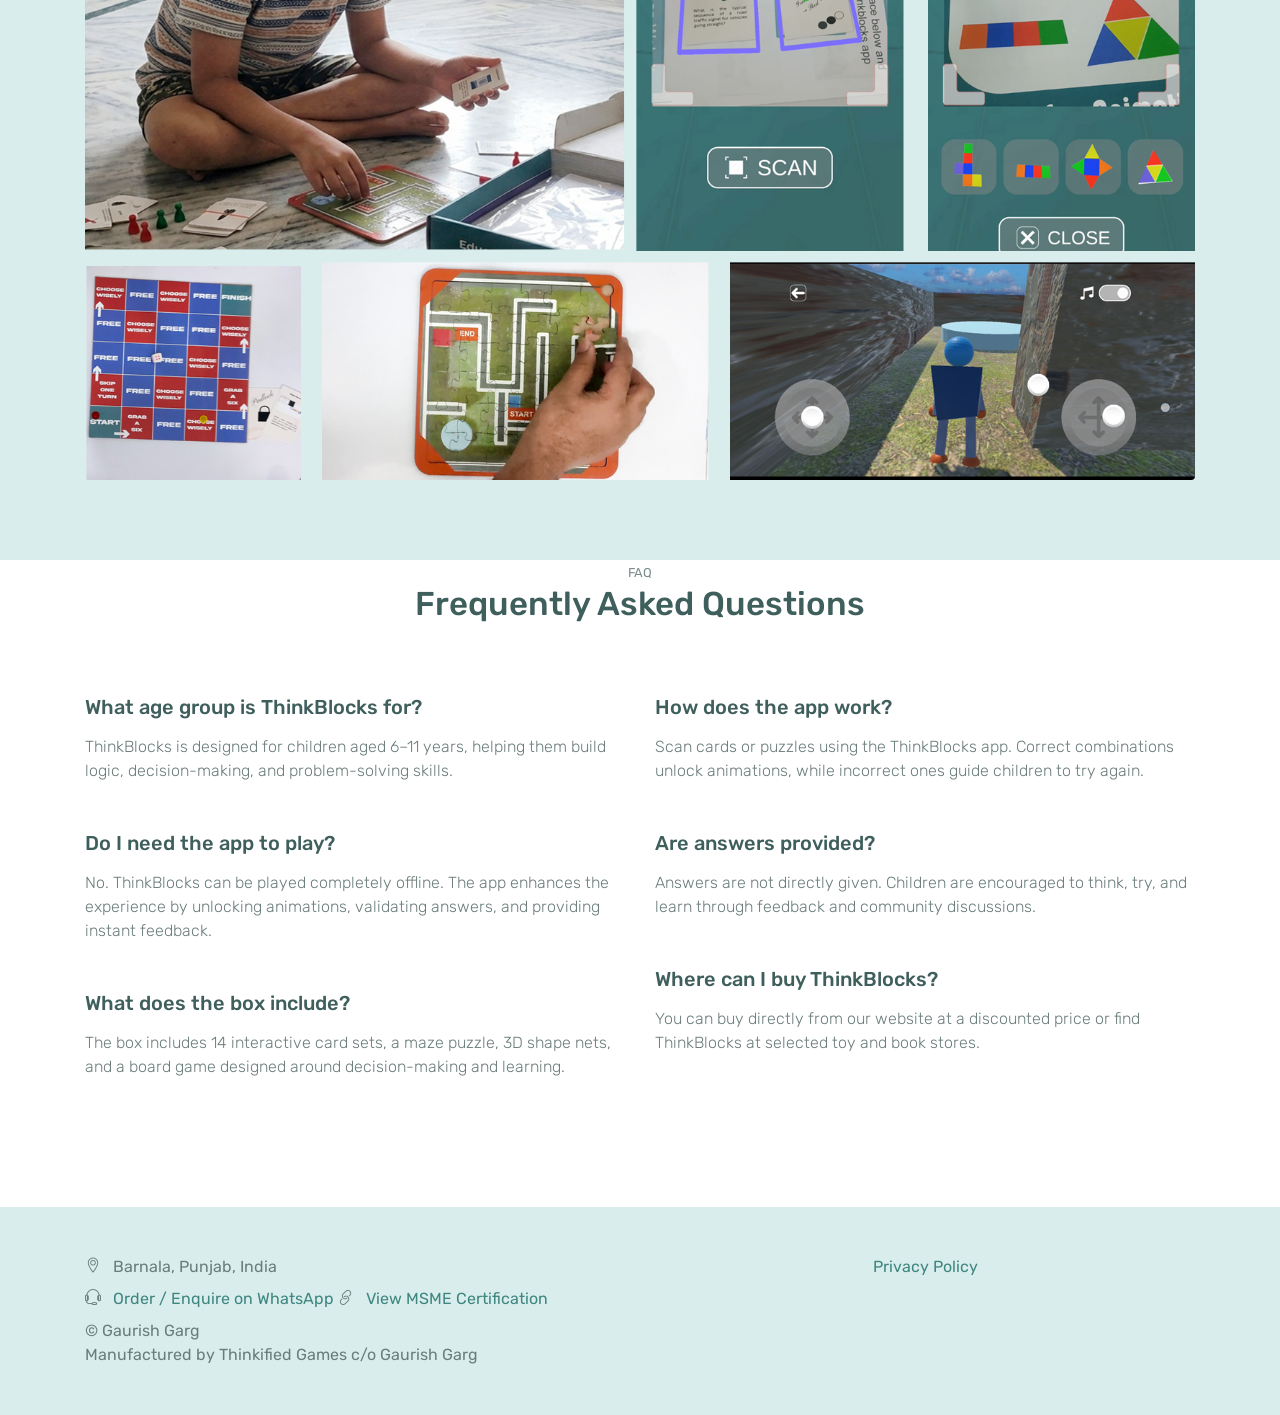
==== commit 989c5a99: "Price Updation" ====
--- a/index.html
+++ b/index.html
@@ -355,7 +355,7 @@
             <div class="card pricing popular">
                 <div class="card-head">
                     <small class="text-primary">THINKBLOCKS BOX</small>
-                    <span class="price">₹599 <sub><del>₹899</del></sub></span>
+                    <span class="price" data-price></span>
                 </div>
                 <ul class="list-group list-group-flush">
                     <div class="list-group-item">14 interactive card sets</div>
@@ -365,7 +365,8 @@
                     <div class="list-group-item">App-enabled interactive experience</div>
                 </ul>
                 <div class="card-body">
-                    <a href="#" data-link="odoo_store" class="btn btn-primary btn-lg btn-block">Buy From Us (₹599)</a>
+                    <a href="#" data-link="odoo_store" class="btn btn-primary btn-lg btn-block">  Buy From Us (<span id="price" data-final-price></span>)
+</a>
                 </div>
             </div>
 
@@ -373,13 +374,13 @@
             <div class="card pricing">
                 <div class="card-head">
                     <small class="text-primary">AVAILABLE AT STORES</small>
-                    <span class="price">₹899</span>
+                    <span class="price" data-store-price></span>
                 </div>
                 <ul class="list-group list-group-flush">
                 <div class="list-group-item">Available at select toy & book stores</div>
-        <div class="list-group-item">MRP pricing may be applicable in stores</div>
+        <div class="list-group-item">MRP pricing may be applicable in stores.</div>
         <div class="list-group-item">App accesss available</div>
-        <div class="list-group-item">Instant purchase from nearby shops</div>
+        <div class="list-group-item">Check Store for Discounts</div>
         <div class="list-group-item">Ask store staff for ThinkBlocks</div>    
                 </ul>
                 <div class="card-body">
@@ -556,6 +557,73 @@
     }
 }
 
+function updatePrices() {
+
+  var elements = document.querySelectorAll('[data-price]');
+  for (var i = 0; i < elements.length; i++) {
+    var el = elements[i];
+
+    if (!el.getAttribute('data-base-text')) {
+      el.setAttribute('data-base-text', el.textContent);
+    }
+
+    var baseText = el.getAttribute('data-base-text');
+    var hasOffer = (OFFER && OFFER < RATE);
+
+    if (el.tagName === 'A' || el.tagName === 'BUTTON') {
+      if (hasOffer) {
+        el.innerHTML = baseText + ' (<s>₹' + RATE + '</s> ₹' + final + ')';
+      } else {
+        el.textContent = baseText + ' (₹' + RATE + ')';
+      }
+    } else {
+      if (hasOffer) {
+        el.innerHTML = '<s>₹' + RATE + '</s> ₹' + final;
+      } else {
+        el.textContent = '₹' + RATE;
+      }
+    }
+  }
+
+  // -------- STORE PRICE --------
+  var storeEls = document.querySelectorAll('[data-store-price]');
+  for (var j = 0; j < storeEls.length; j++) {
+    var el2 = storeEls[j];
+
+    if (!el2.getAttribute('data-base-text')) {
+      el2.setAttribute('data-base-text', el2.textContent);
+    }
+
+    var baseText2 = el2.getAttribute('data-base-text');
+
+    if (el2.tagName === 'A' || el2.tagName === 'BUTTON') {
+      el2.innerHTML = baseText2 + ' (₹' + STORE_RATE + ')';
+    } else {
+      el2.innerHTML = '₹' + RATE;
+    }
+  }
+
+  var finalEls = document.querySelectorAll('[data-final-price]');
+for (var k = 0; k < finalEls.length; k++) {
+  var el3 = finalEls[k];
+
+  if (!el3.getAttribute('data-base-text')) {
+    el3.setAttribute('data-base-text', el3.textContent);
+  }
+
+  var baseText3 = el3.getAttribute('data-base-text');
+
+  if (el3.tagName === 'A' || el3.tagName === 'BUTTON') {
+    el3.innerHTML = baseText3 + ' (₹' + final + ')';
+  } else {
+    el3.textContent = '₹' + final;
+  }
+}
+}
+
+ 
+document.addEventListener('DOMContentLoaded', updatePrices);
+
     </script>
 
 </body>
